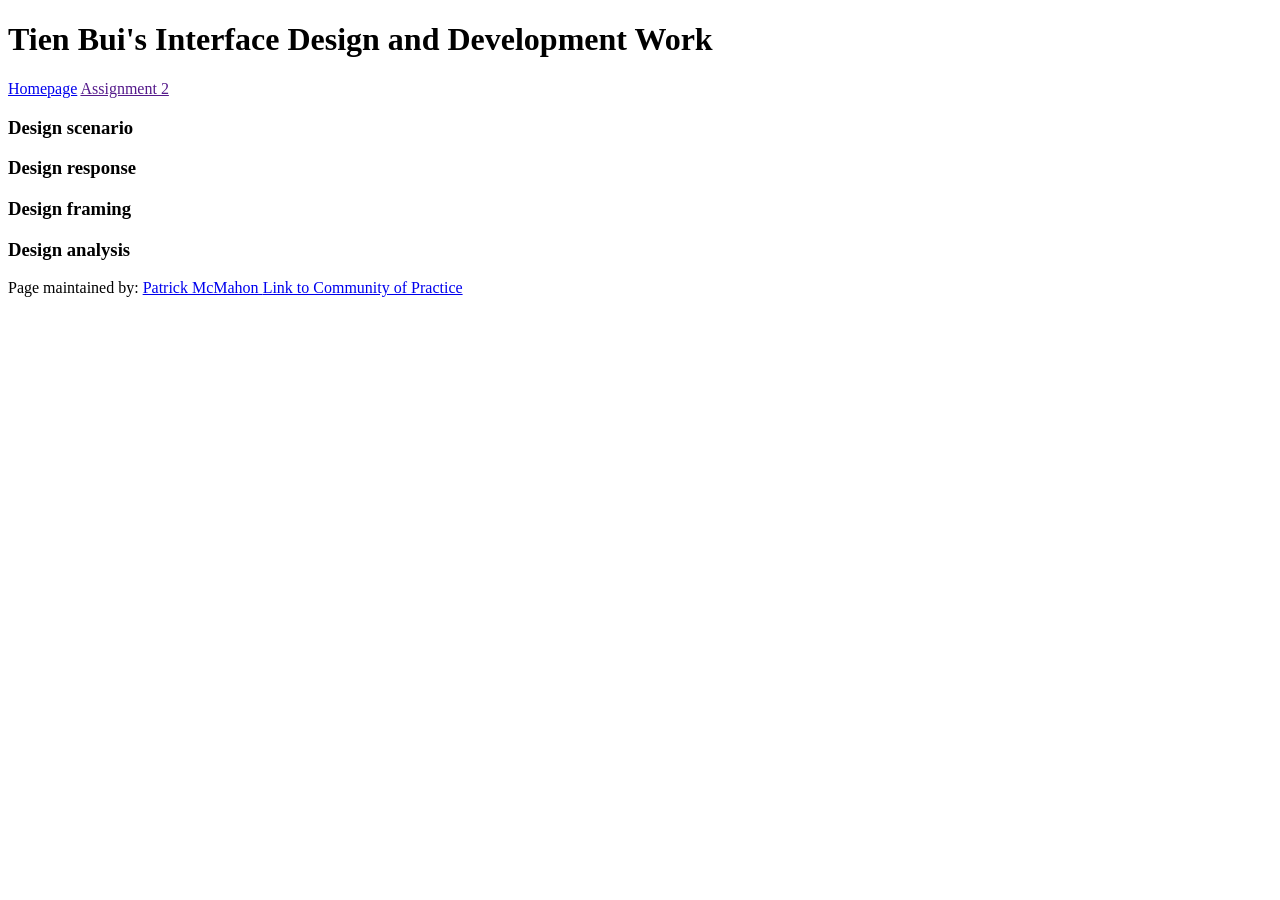
==== assignment 1.html @ e4867786 "title renames" ====
<!doctype html>
<html lang="en">
<head>
    <meta charset="UTF-8">
    <meta name="viewport"
          content="width=device-width, user-scalable=no, initial-scale=1.0, maximum-scale=1.0, minimum-scale=1.0">
    <meta http-equiv="X-UA-Compatible" content="ie=edge">

<!-- !!!!! -->
<!--    change this to refer to your specific page  -->
    <title>Assignment 1!</title>

<!-- !!!!! -->
<!--  change this to your preferred icon  -->
    <!-- favicon was sourced from favicon.io but the original graphics are copyright 2020 Twitter, Inc
    and other contributors -->
    <!-- They are licensed under CC-BY 4.0 as linked below -->
    <!-- https://creativecommons.org/licenses/by/4.0/ -->

    <link rel="icon" type="image/png" href="./assets/icons/favicon.png">

    <link rel="stylesheet" href="reset.css">
    <link rel="stylesheet" href="style.css">
</head>
<body>

    <header>
<!-- !!!!! -->
<!--    change this to your preferred online name  -->
        <h1>Tien Bui's Interface Design and Development Work</h1>
    </header>

    <div class="mainNavContainer">

        <nav>
            <a href="./index.html">Homepage</a>
            <a href="">Assignment 2</a>
        </nav>

        <main>

            <section>
            <h3 class="firstSectionHeading">Design scenario</h3>
            </section>

            <section>
            <h3>Design response</h3>
            </section>

            <section>
            <h3>Design framing</h3>
            </section>

            <section>
            <h3>Design analysis</h3>
            </section>

        </main>

        <!-- this is an empty element which helps with spacing -->
        <aside></aside>

    </div>

    <footer>
        <p>
<!-- !!!!! -->
<!--    change this to your preferred online name and update link to refer to your github page  -->
            Page maintained by:
            <a href="https://github.com/p-mcmahon-rmit/" target="_blank">
            Patrick McMahon
            </a>

            <a href="https://au.miro.com/app/board/u3jVOf54x0A=/?share_link_id=516660537902">
                Link to Community of Practice 
        </p>

    </footer>
</body>
</html>
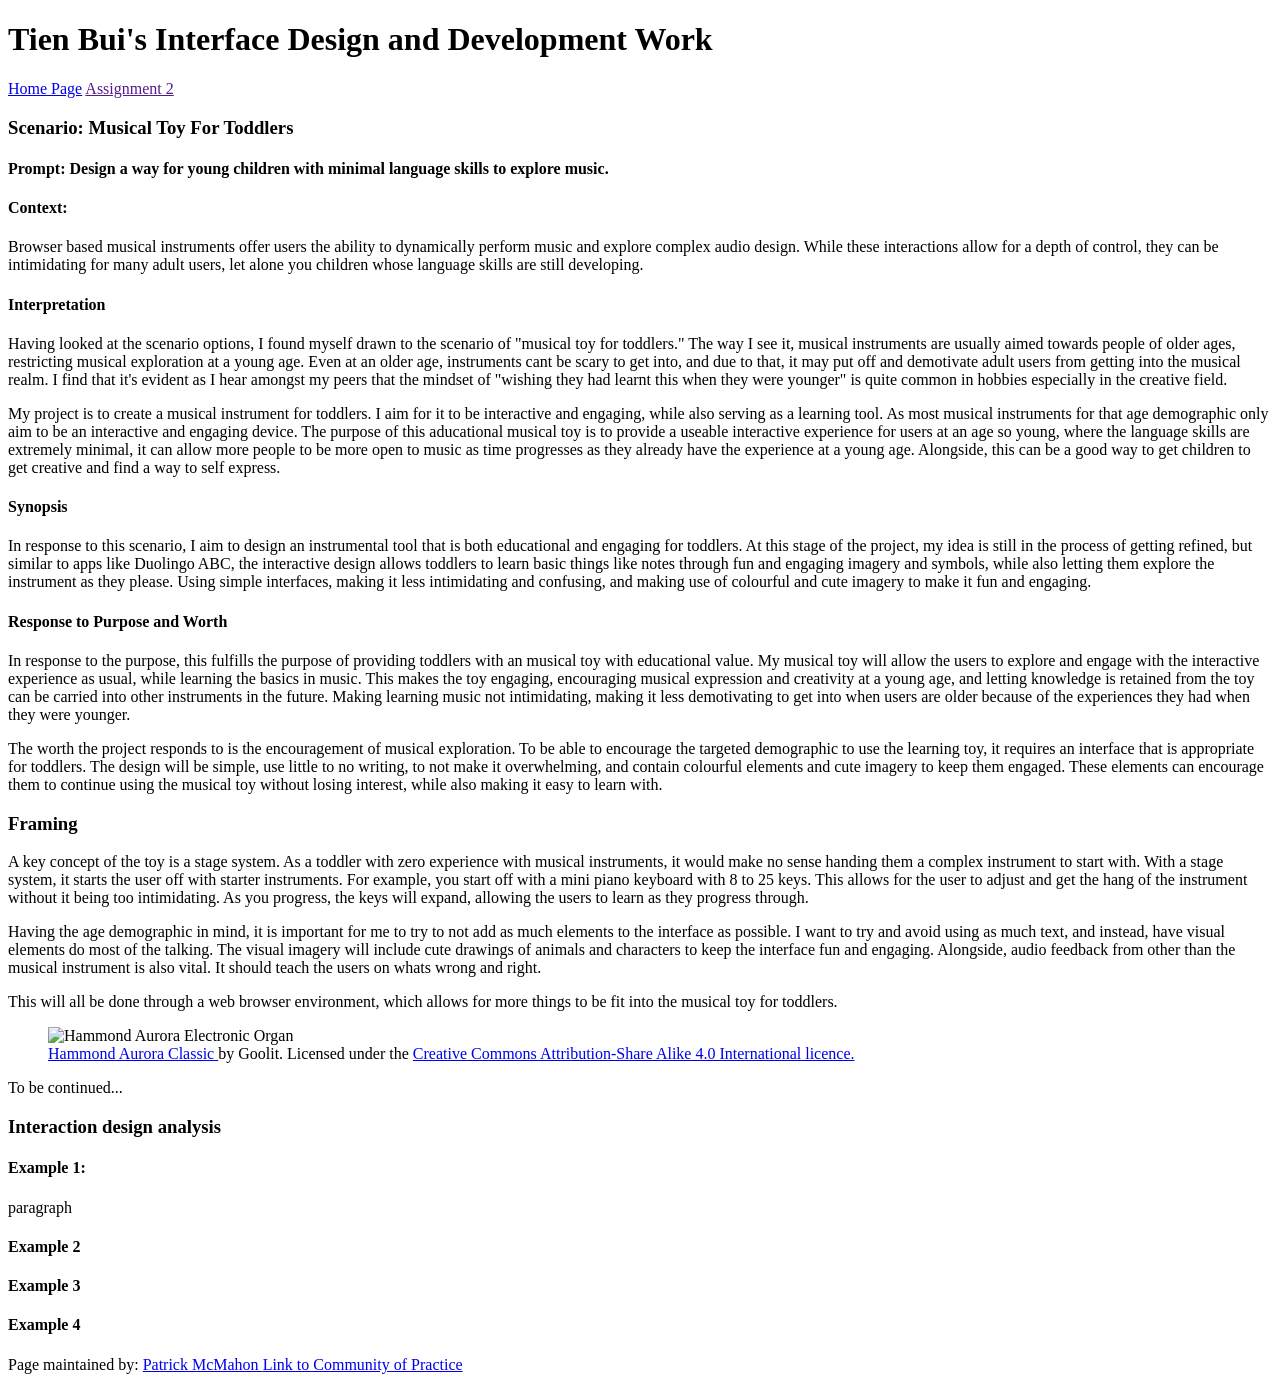
==== commit 54ee636e: "Paragraphs Interpreration ,  framing, etc" ====
--- a/assignment 1.html
+++ b/assignment 1.html
@@ -1,6 +1,7 @@
 <!doctype html>
 <html lang="en">
 <head>
+
     <meta charset="UTF-8">
     <meta name="viewport"
           content="width=device-width, user-scalable=no, initial-scale=1.0, maximum-scale=1.0, minimum-scale=1.0">
@@ -8,6 +9,7 @@
 
 <!-- !!!!! -->
 <!--    change this to refer to your specific page  -->
+
     <title>Assignment 1!</title>
 
 <!-- !!!!! -->
@@ -21,41 +23,157 @@
 
     <link rel="stylesheet" href="reset.css">
     <link rel="stylesheet" href="style.css">
+
 </head>
 <body>
 
     <header>
-<!-- !!!!! -->
-<!--    change this to your preferred online name  -->
         <h1>Tien Bui's Interface Design and Development Work</h1>
     </header>
 
     <div class="mainNavContainer">
 
         <nav>
-            <a href="./index.html">Homepage</a>
+            <a href="./index.html">Home Page</a>
             <a href="">Assignment 2</a>
         </nav>
 
         <main>
 
-            <section>
-            <h3 class="firstSectionHeading">Design scenario</h3>
-            </section>
+        <section id="scenario-section">
 
-            <section>
-            <h3>Design response</h3>
-            </section>
+            <h3 class="firstSectionHeading">Scenario: Musical Toy For Toddlers</h3>
 
-            <section>
-            <h3>Design framing</h3>
-            </section>
+            <h4>Prompt: Design a way for young children with minimal language skills to explore music.</h4>
 
-            <section>
-            <h3>Design analysis</h3>
-            </section>
 
-        </main>
+            <h4>Context:</h4>
+
+            <p>
+                Browser based musical instruments offer users the ability to dynamically perform music and 
+                explore complex audio design. While these interactions allow for a depth of control, they can be 
+                intimidating for many adult users, let alone you children whose language skills are still developing.
+            </p>
+
+            <h4>Interpretation</h4>
+
+            <p>
+                Having looked at the scenario options, I found myself drawn to the scenario of "musical toy for toddlers." 
+                The way I see it, musical instruments are usually aimed towards people of older ages, restricting musical exploration 
+                at a young age. Even at an older age, instruments cant be scary to get into, and due to that, it may put off and demotivate 
+                adult users from getting into the musical realm. I find that it's evident as I hear amongst my peers that the mindset of 
+                "wishing they had learnt this when they were younger" is quite common in hobbies especially in the creative field. 
+            </p>
+
+            <p>
+               My project is to create a musical instrument for toddlers. I aim for it to be interactive and engaging,
+               while also serving as a learning tool. As most musical instruments for that age demographic only aim to be an
+               interactive and engaging device. The purpose of this aducational musical toy is to provide a useable interactive experience for users at 
+               an age so young, where the language skills are extremely minimal, it can allow more people to be more open to music as time progresses 
+               as they already have the experience at a young age. Alongside, this can be a good way to get children to get creative and find a way
+               to self express.
+                
+            </p>
+
+            <p>
+                
+            </p>
+
+        </section>
+
+        <section>
+
+            <h4>Synopsis</h4>
+
+            <p>
+                In response to this scenario, I aim to design an instrumental tool that is both educational and engaging for toddlers.
+                At this stage of the project, my idea is still in the process of getting refined, but similar to apps like Duolingo ABC, the interactive 
+                design allows toddlers to learn basic things like notes through fun and engaging imagery and symbols, while also letting them explore
+                the instrument as they please. Using simple interfaces, making it less intimidating and confusing, and making use of colourful and cute 
+                imagery to make it fun and engaging.
+            </p>
+
+            <h4>Response to Purpose and Worth</h4>
+
+            <p>
+               In response to the purpose, this fulfills the purpose of providing toddlers with an musical toy with educational value.
+               My musical toy will allow the users to explore and engage with the interactive experience as usual, while learning the basics
+               in music. This makes the toy engaging, encouraging musical expression and creativity at a young age,
+               and letting knowledge is retained from the toy can be carried into other instruments in the future. Making learning 
+               music not intimidating, making it less demotivating to get into when users are older because of the experiences they had
+               when they were younger. 
+            </p>
+
+            <p>
+              The worth the project responds to is the encouragement of musical exploration. To be able to encourage the targeted demographic
+              to use the learning toy, it requires an interface that is appropriate for toddlers. The design will be simple, use little to no writing, to not make it
+              overwhelming, and contain colourful elements and cute imagery to keep them engaged. These elements can encourage them to continue
+              using the musical toy without losing interest, while also making it easy to learn with. 
+            </p>
+
+        </section>
+
+        <section>
+
+            <h3>Framing</h3>
+
+            <p>
+                A key concept of the toy is a stage system. As a toddler with zero experience with musical instruments, it would make no sense handing them
+                a complex instrument to start with. With a stage system, it starts the user off with starter instruments. For example, you start off with a mini piano keyboard with
+                8 to 25 keys. This allows for the user to adjust and get the hang of the instrument without it being too intimidating. As you progress, the keys will expand, allowing the users
+                to learn as they progress through. 
+            </p>
+
+            <p>
+                Having the age demographic in mind, it is important for me to try to not add as much elements to the interface as possible. I want to try and avoid using as much text,
+                and instead, have visual elements do most of the talking. The visual imagery will include cute drawings of animals and characters to keep the interface fun and engaging.
+                Alongside, audio feedback from other than the musical instrument is also vital. It should teach the users on whats wrong and right. 
+            </p>
+
+            <p>
+                This will all be done through a web browser environment, which allows for more things to be fit into the musical toy for toddlers. 
+            </p>
+            
+            <figure>
+                <img src="https://upload.wikimedia.org/wikipedia/commons/9/9a/Hammond_Aurora_Classic.jpg" alt="Hammond Aurora Electronic Organ">
+                <figcaption>
+                    <a href="https://commons.wikimedia.org/wiki/File:Hammond_Aurora_Classic.jpg">
+                        Hammond Aurora Classic
+                    </a>
+                    by Goolit. Licensed under the
+                    <a href="https://creativecommons.org/licenses/by-sa/4.0/deed.en">
+                        Creative Commons Attribution-Share Alike 4.0 International licence.
+                    </a>
+                </figcaption>
+            </figure>
+            <p>
+                To be continued...
+            </p>
+
+        </section>
+
+        <section>
+            <h3>Interaction design analysis</h3>
+
+            <h4>
+                Example 1:
+                <a href="https: target="_blank"></a>
+            </h4>
+
+            <p>
+                paragraph
+            </p>
+
+            <h4>Example 2</h4>
+            <h4>Example 3</h4>
+            <h4>Example 4</h4>
+
+        </section>
+
+    </main>
+
+    <!-- this is an empty element which helps with spacing -->
+    <aside></aside>
 
         <!-- this is an empty element which helps with spacing -->
         <aside></aside>
@@ -71,7 +189,7 @@
             Patrick McMahon
             </a>
 
-            <a href="https://au.miro.com/app/board/u3jVOf54x0A=/?share_link_id=516660537902">
+            <a href="https://au.miro.com/app/board/u3jVOf54x0A=/?share_link_id=540938312610">
                 Link to Community of Practice 
         </p>
 
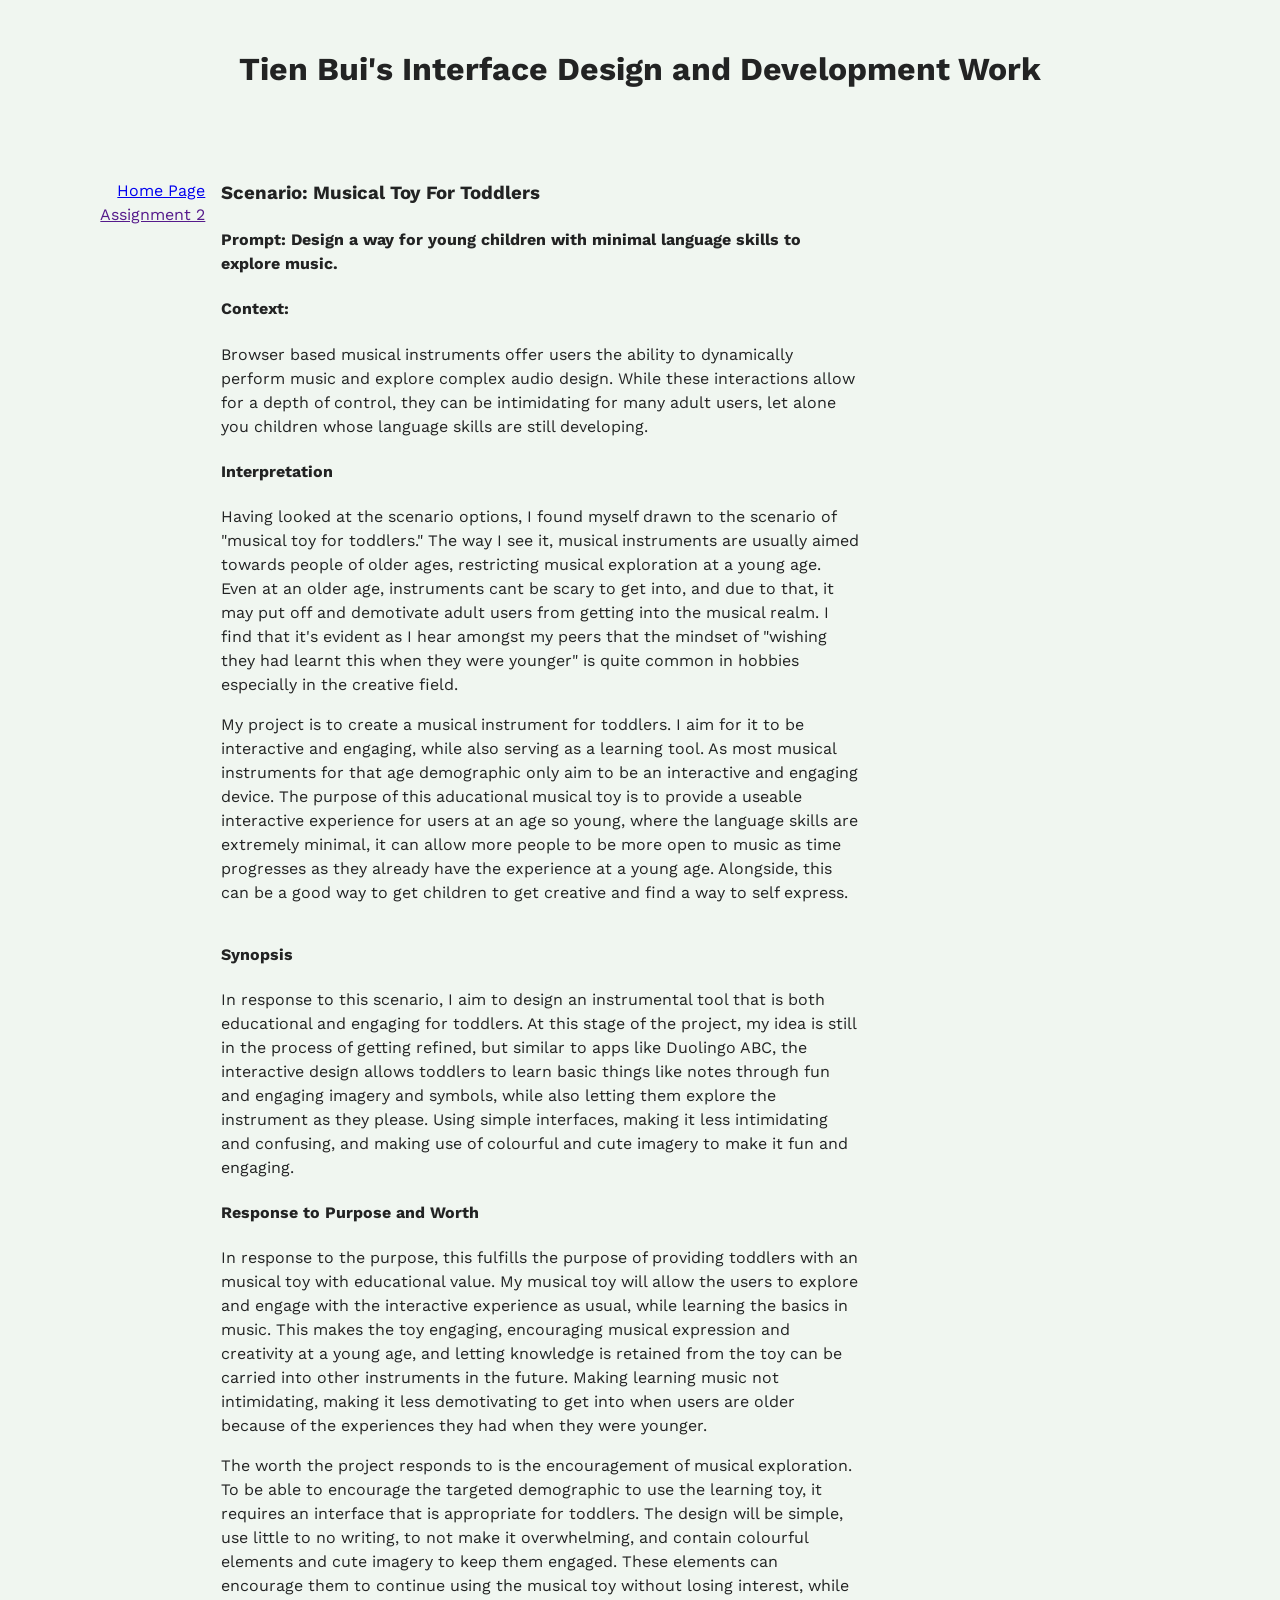
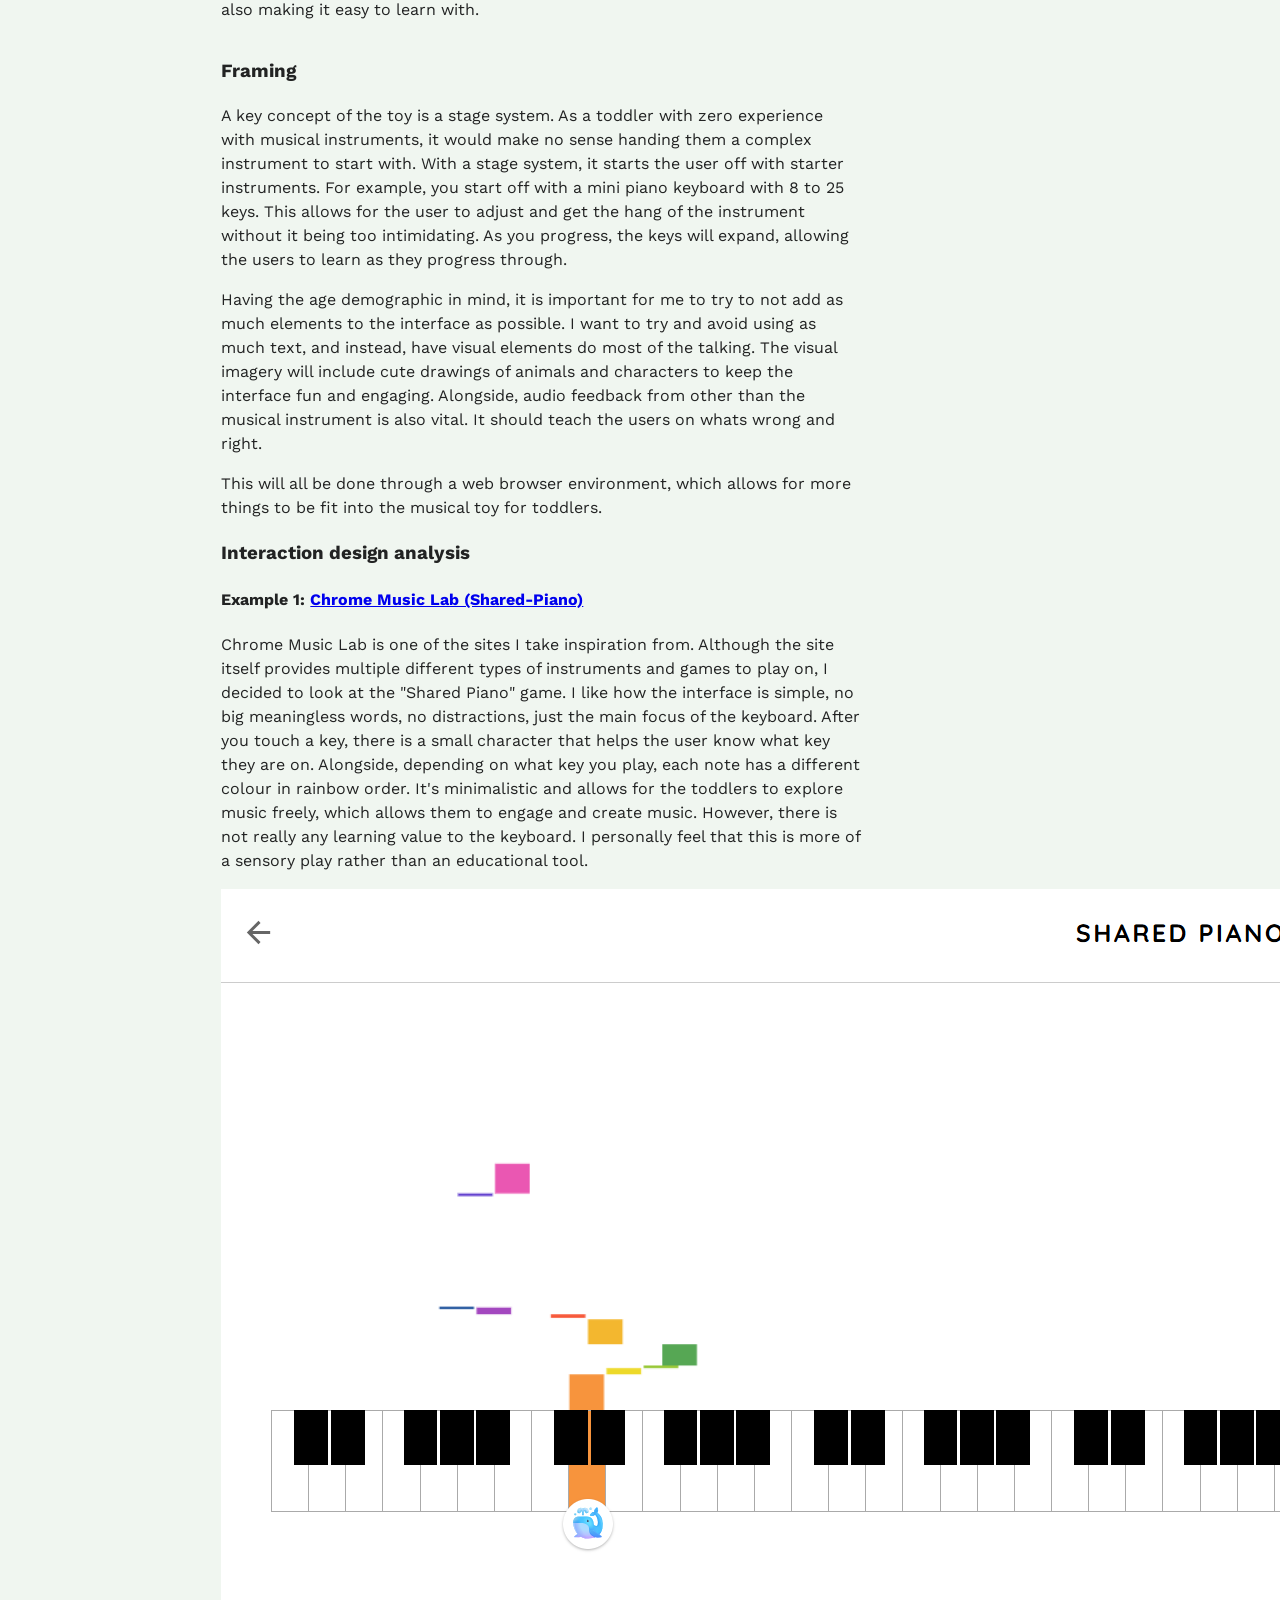
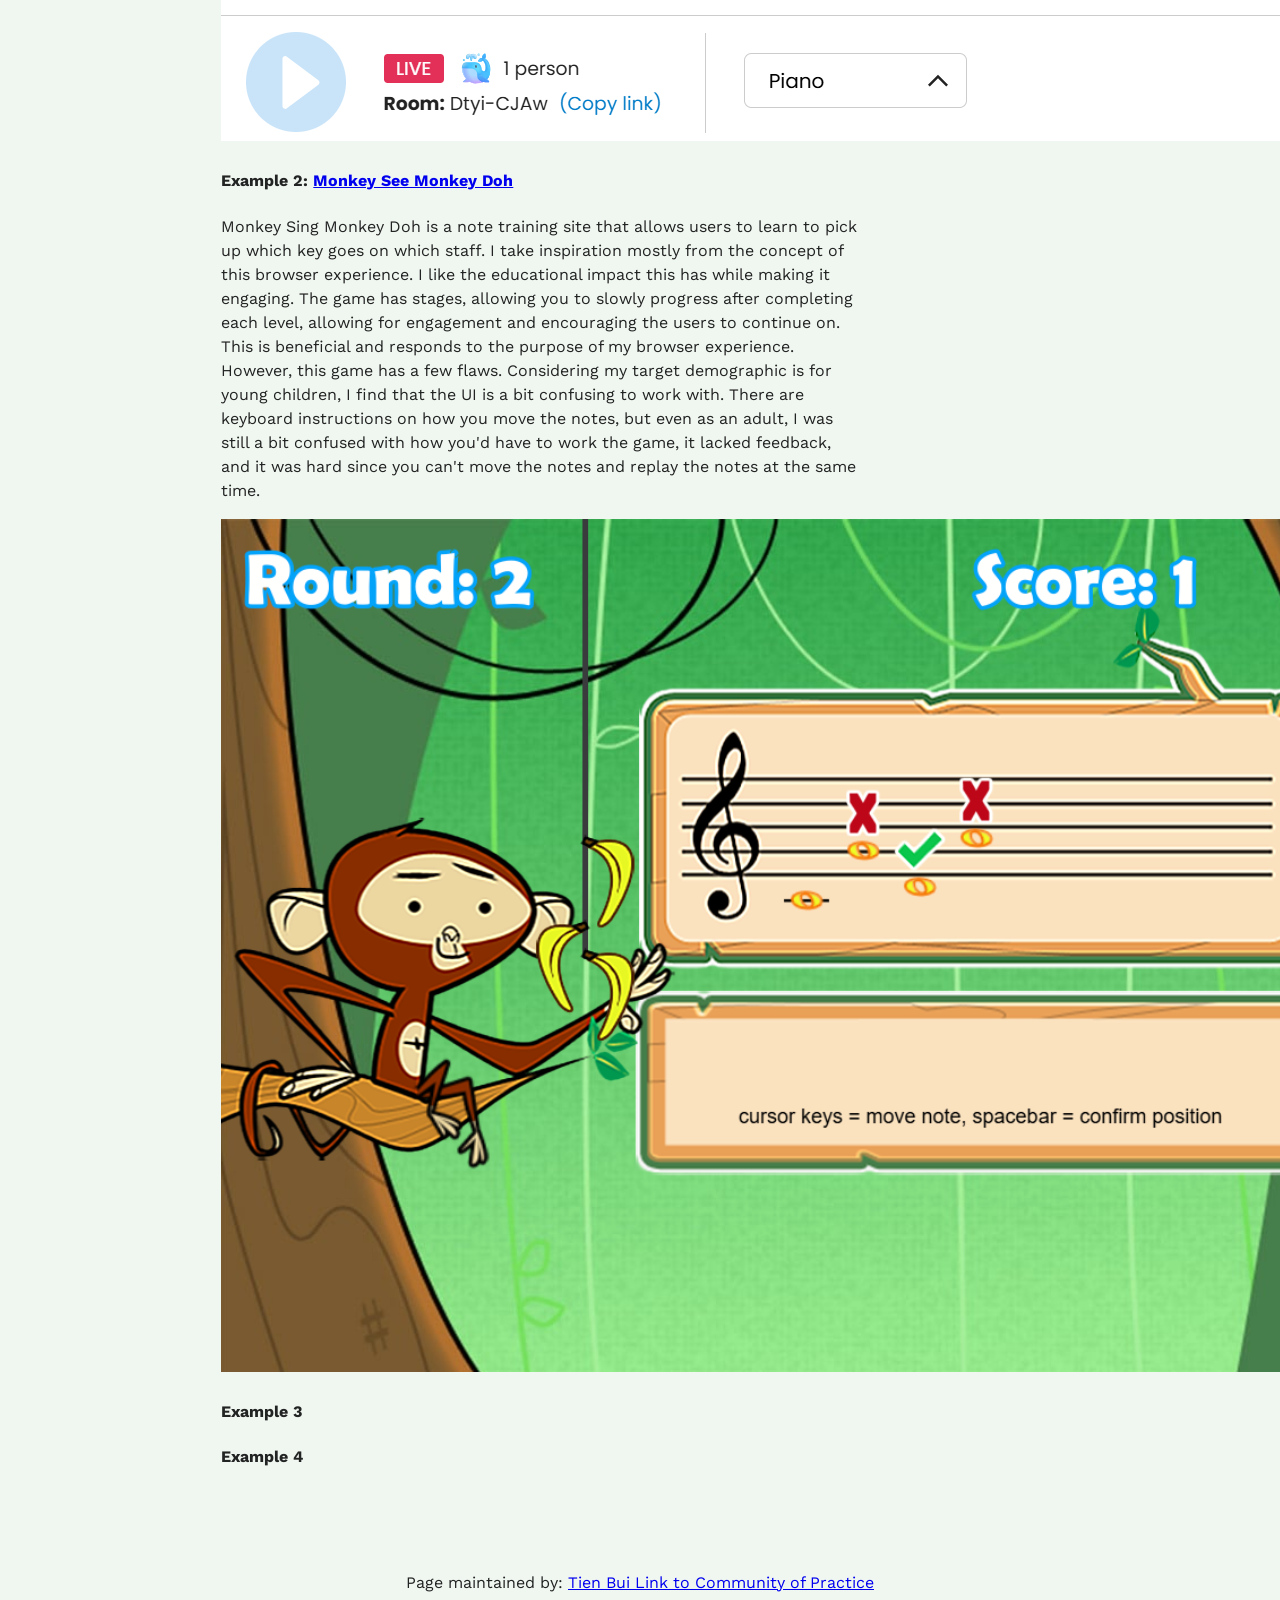
==== commit f3bc601f: "Analysis Analysis" ====
--- a/assignment 1.html
+++ b/assignment 1.html
@@ -75,10 +75,6 @@
                 
             </p>
 
-            <p>
-                
-            </p>
-
         </section>
 
         <section>
@@ -133,38 +129,40 @@
             <p>
                 This will all be done through a web browser environment, which allows for more things to be fit into the musical toy for toddlers. 
             </p>
-            
-            <figure>
-                <img src="https://upload.wikimedia.org/wikipedia/commons/9/9a/Hammond_Aurora_Classic.jpg" alt="Hammond Aurora Electronic Organ">
-                <figcaption>
-                    <a href="https://commons.wikimedia.org/wiki/File:Hammond_Aurora_Classic.jpg">
-                        Hammond Aurora Classic
-                    </a>
-                    by Goolit. Licensed under the
-                    <a href="https://creativecommons.org/licenses/by-sa/4.0/deed.en">
-                        Creative Commons Attribution-Share Alike 4.0 International licence.
-                    </a>
-                </figcaption>
-            </figure>
-            <p>
-                To be continued...
-            </p>
 
-        </section>
-
-        <section>
             <h3>Interaction design analysis</h3>
 
             <h4>
                 Example 1:
-                <a href="https: target="_blank"></a>
+                <a href="https://musiclab.chromeexperiments.com/Shared-Piano/#Dtyi-CJAw" target="_blank">Chrome Music Lab (Shared-Piano)</a>
             </h4>
 
             <p>
-                paragraph
+                Chrome Music Lab is one of the sites I take inspiration from. Although the site itself provides multiple different types of instruments and games to play on,
+                I decided to look at the "Shared Piano" game. I like how the interface is simple, no big meaningless words, no distractions, 
+                just the main focus of the keyboard. After you touch a key, there is a small character that helps the user know what key they are on.
+                Alongside, depending on what key you play, each note has a different colour in rainbow order. It's minimalistic and allows for the toddlers to
+                explore music freely, which allows them to engage and create music. However, there is not really any learning value to the keyboard.
+                I personally feel that this is more of a sensory play rather than an educational tool. 
             </p>
 
-            <h4>Example 2</h4>
+                <img src="SharedPiano.png" alt="screen shot of the Chrome Music Lab UI">
+
+            <h4>Example 2:
+                 <a href="https://musicteachers.co.uk/games/monkey-doh/index.html" target="_blank">Monkey See Monkey Doh</a>
+            </h4>
+            
+            <p>
+                Monkey Sing Monkey Doh is a note training site that allows users to learn to pick up which key goes on which staff.
+                I take inspiration mostly from the concept of this browser experience. I like the educational impact this has while making it engaging. 
+                The game has stages, allowing you to slowly progress after completing each level, allowing for engagement and encouraging the users
+                to continue on. This is beneficial and responds to the purpose of my browser experience. However, this game has a few flaws. 
+                Considering my target demographic is for young children, I find that the UI is a bit confusing to work with. There are keyboard instructions on how you move the notes, but even as an adult, I was still a bit
+                confused with how you'd have to work the game, it lacked feedback, and it was hard since you can't move the notes and replay the notes at the same time.
+            </p>
+
+                  <img src="Monkey.png" alt="screen shot of the Monkey See Monkey Doh UI">
+
             <h4>Example 3</h4>
             <h4>Example 4</h4>
 
@@ -174,19 +172,20 @@
 
     <!-- this is an empty element which helps with spacing -->
     <aside></aside>
-
         <!-- this is an empty element which helps with spacing -->
         <aside></aside>
 
     </div>
 
     <footer>
+
         <p>
+
 <!-- !!!!! -->
-<!--    change this to your preferred online name and update link to refer to your github page  -->
+
             Page maintained by:
-            <a href="https://github.com/p-mcmahon-rmit/" target="_blank">
-            Patrick McMahon
+            <a href="https://github.com/tiyenn" target="_blank">
+            Tien Bui
             </a>
 
             <a href="https://au.miro.com/app/board/u3jVOf54x0A=/?share_link_id=540938312610">
@@ -195,4 +194,5 @@
 
     </footer>
 </body>
+
 </html>
--- a/style.css
+++ b/style.css
@@ -0,0 +1,140 @@
+/*!!!!!*/
+/*add in your own font imports here*/
+/*remember to update them in the rest of the CSS : eg the body selector*/
+@import url('https://fonts.googleapis.com/css2?family=Work+Sans:ital,wght@0,100..900;1,100..900&display=swap');
+
+/*!!!!!*/
+/*change out, and/or add colours to the colour scheme*/
+:root{
+    /* basic 2-bit palette from 1bit Monitor Glow Palette by Polyducks */
+    /* https://lospec.com/palette-list/1bit-monitor-glow */
+    --colour-1: #222323;
+    --colour-2: #f0f6f0;
+}
+
+/* this swaps the colour order to account for user's OS dark mode */
+/*!!!!!*/
+/*remember to update the colours here too to reflect the above changes*/
+@media (prefers-color-scheme: dark) {
+    :root{
+        --colour-1: #f0f6f0;
+        --colour-2: #222323;
+    }
+}
+
+
+body {
+    background-color: var(--colour-2);
+    color: var(--colour-1);
+    font-family: 'Work Sans', sans-serif;
+    line-height: 1.5;
+    padding: 1rem;
+    display: flex;
+    flex-direction: column;
+    gap: 1rem;
+}
+
+header {
+    display: flex;
+    justify-content: center;
+    margin-block-end: 3rem;
+}
+
+.mainNavContainer {
+    flex: 1;
+    display: flex;
+    justify-content: center;
+    gap: 1rem;
+}
+
+nav {
+    display: flex;
+    flex-direction: column;
+    min-width: fit-content;
+    flex: 1;
+    align-items: flex-end;
+}
+
+main {
+    display: flex;
+    flex-direction: column;
+    align-items: center;
+}
+
+section {
+    max-width: 80rch;
+}
+
+.firstSectionHeading {
+    margin-top: 0;
+}
+
+aside {
+    visibility: hidden;
+    flex: 1;
+}
+
+footer {
+    display: flex;
+    justify-content: center;
+    margin-block-start: 3rem;
+}
+
+/*technique from Kevin Powell*/
+/*https://youtu.be/CU8Plk-53RU?si=zMpP0Pfbg1SaXeDB&t=255*/
+/*longer post about how this works and the * + * selector*/
+/*https://alistapart.com/article/axiomatic-css-and-lobotomized-owls/*/
+.prose > * + * {
+    margin-block-start: var(--prose-flow, 1em);
+}
+
+/* breakpoints from Material Design Spec https://m3.material.io/foundations/layout/breakpoints/overview */
+/* while sometimes mobile first is recommended, as we will be focused on desktop, we will start there */
+
+/* assumed base sizing is large (1200–1599px) : desktop  */
+
+/* extra-large breakpoint : desktop, ultrawide monitors */
+@media (width > 1600px) {
+
+}
+
+/* expanded breakpoint : phone or tablet in landscape, desktop */
+@media (width < 1200px) {
+    header {
+        margin-block-end: 2rem;
+    }
+    footer {
+        margin-block-start: 2rem;
+    }
+}
+/* medium breakpoint : tablet in portrait */
+@media (width < 840px) {
+    header {
+        margin-block-end: 1rem;
+    }
+    .mainNavContainer {
+        flex-direction: column;
+        justify-content: flex-start;
+        align-items: center;
+    }
+    nav {
+        flex: 0;
+        width: 100%;
+        max-width: 80rch;
+        justify-content: space-between;
+        flex-direction: row;
+    }
+    main {
+        flex: 1;
+    }
+    aside {
+        flex: 0;
+    }
+    footer {
+        margin-block-start: 1rem;
+    }
+}
+/* compact breakpoint : phone in portrait */
+@media (width < 600px) {
+
+}
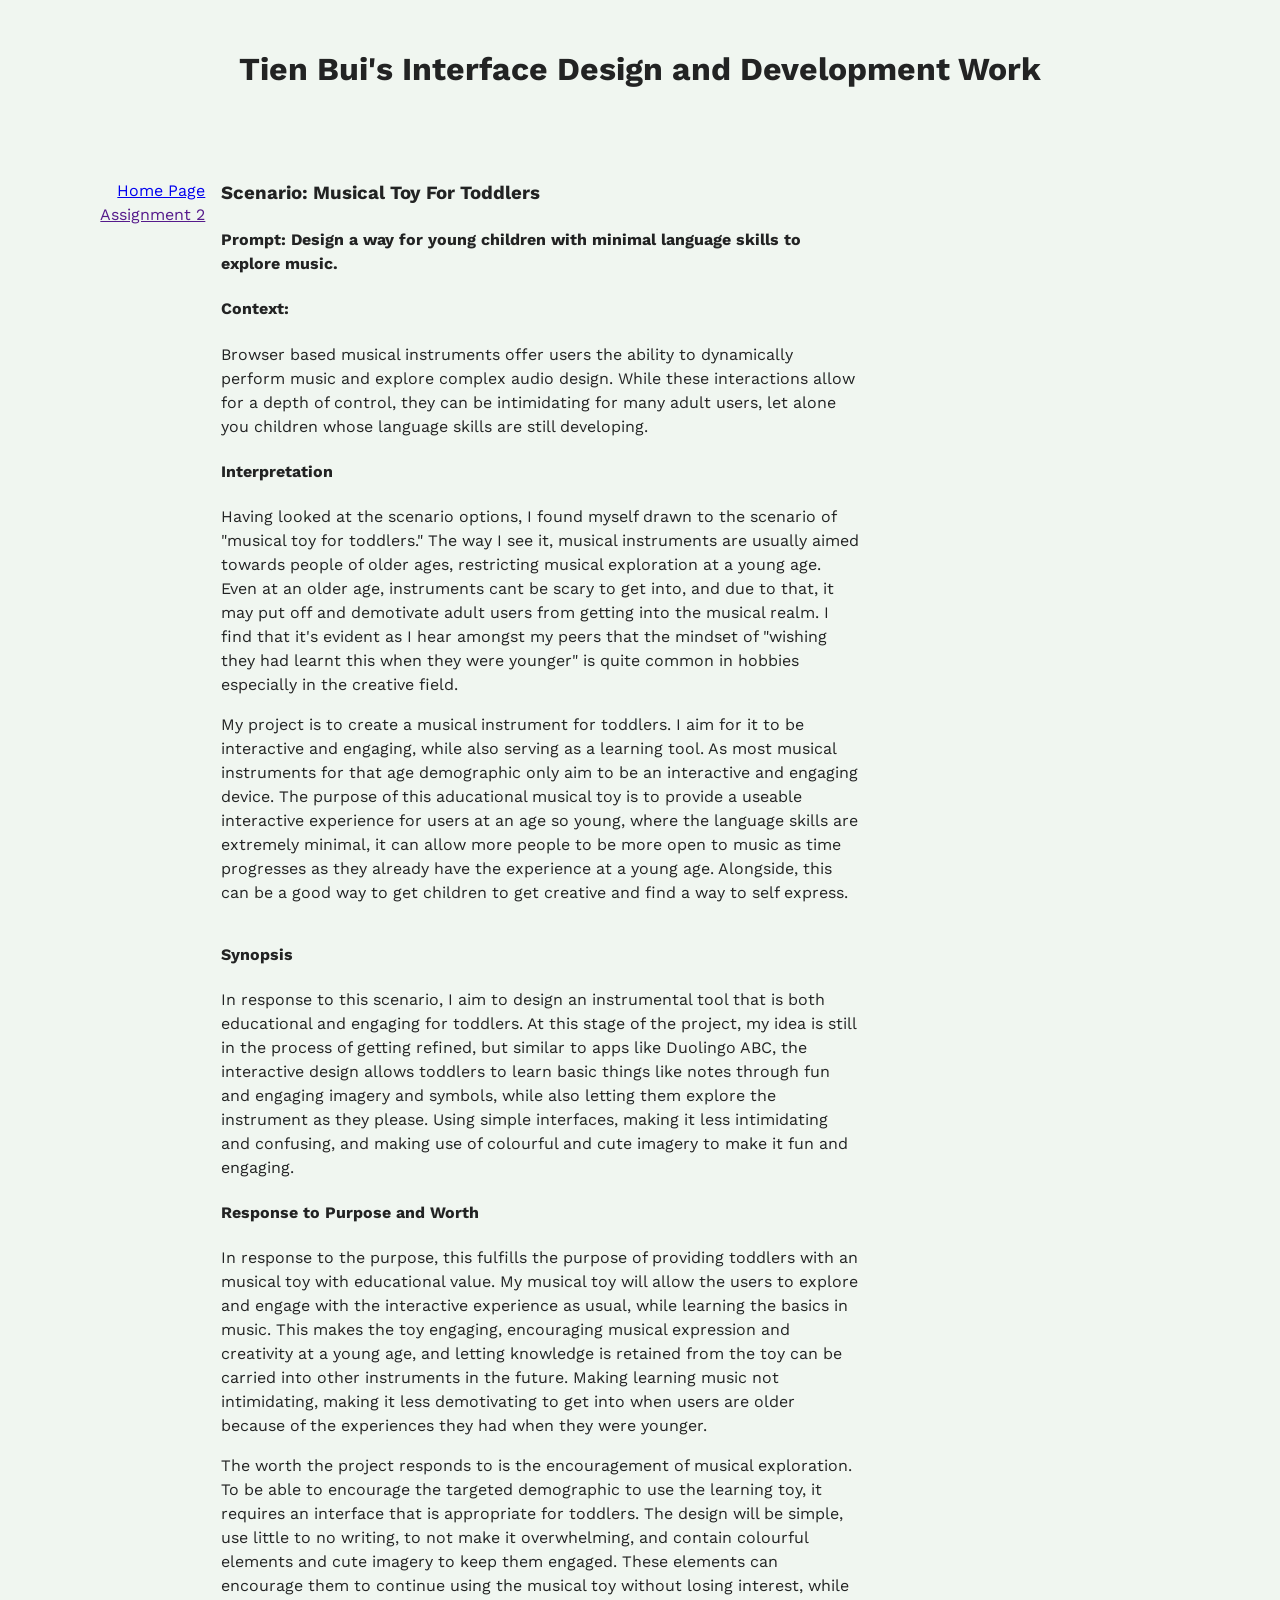
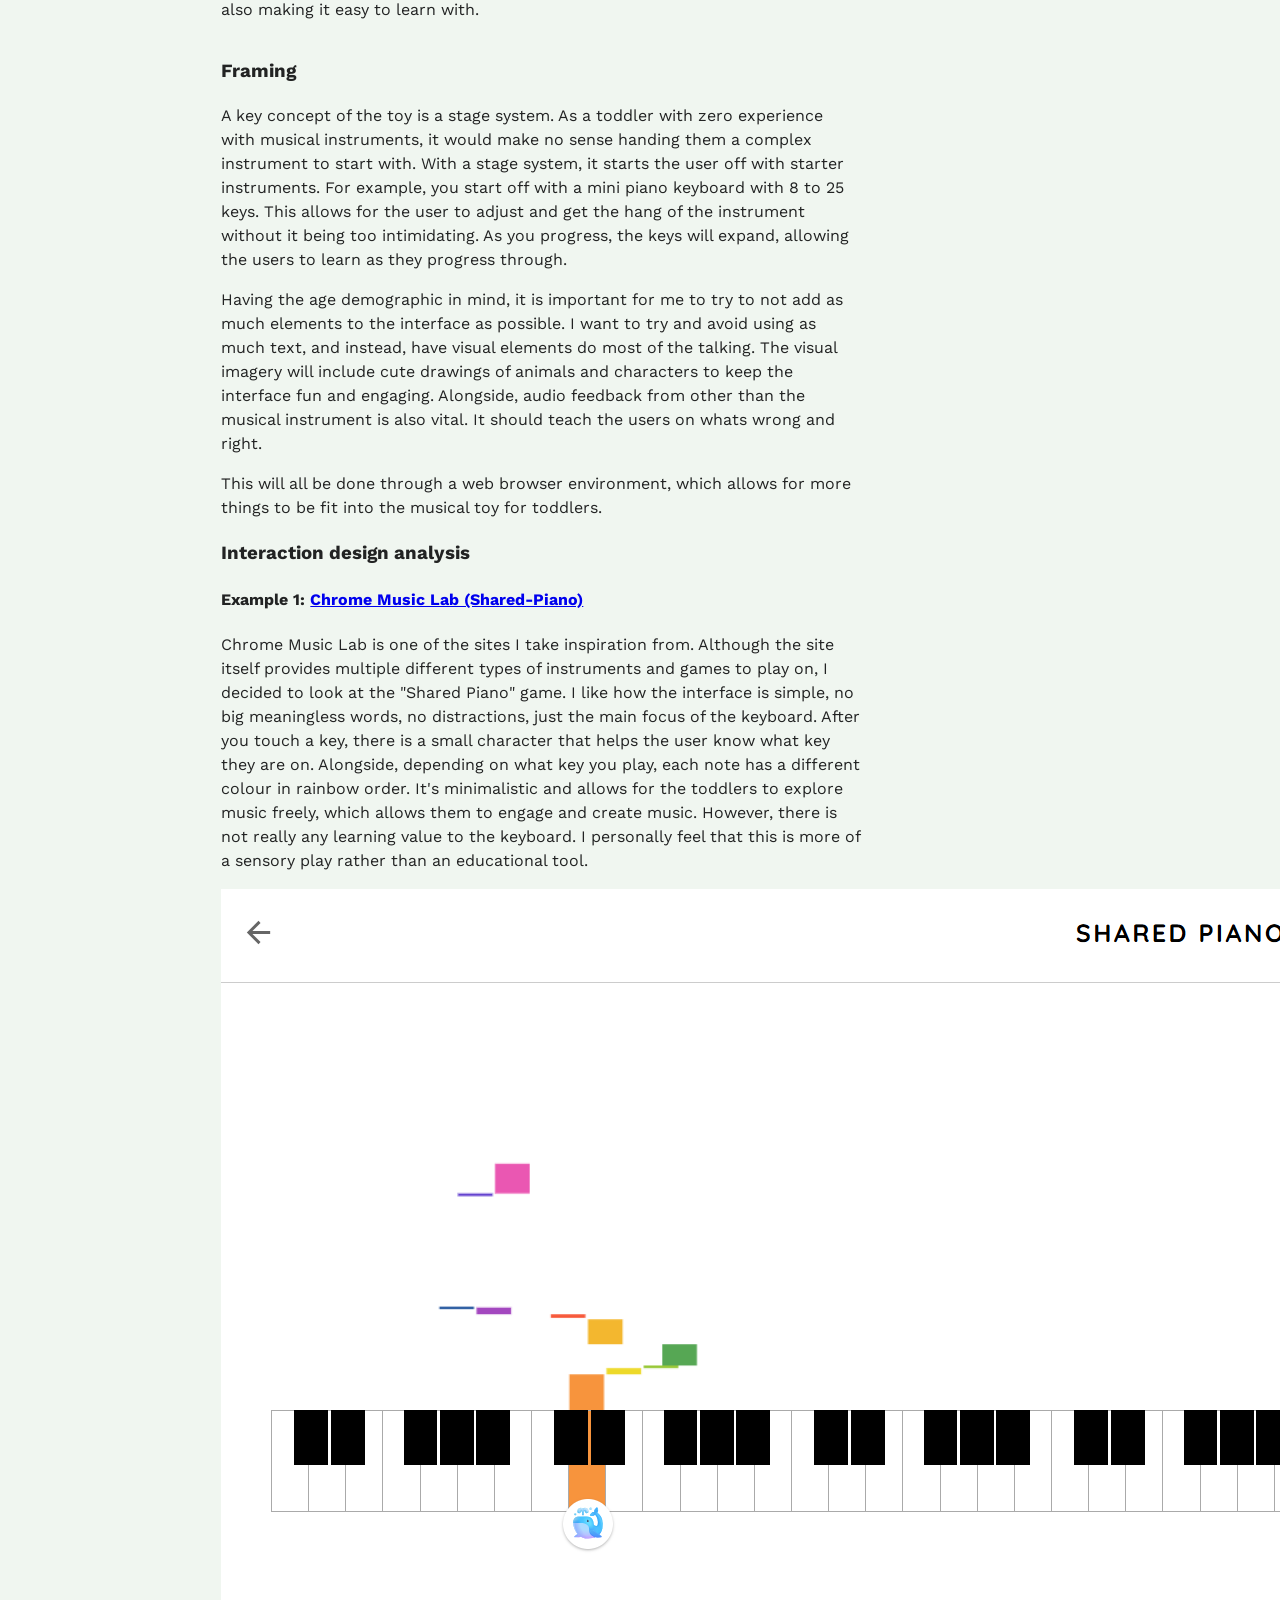
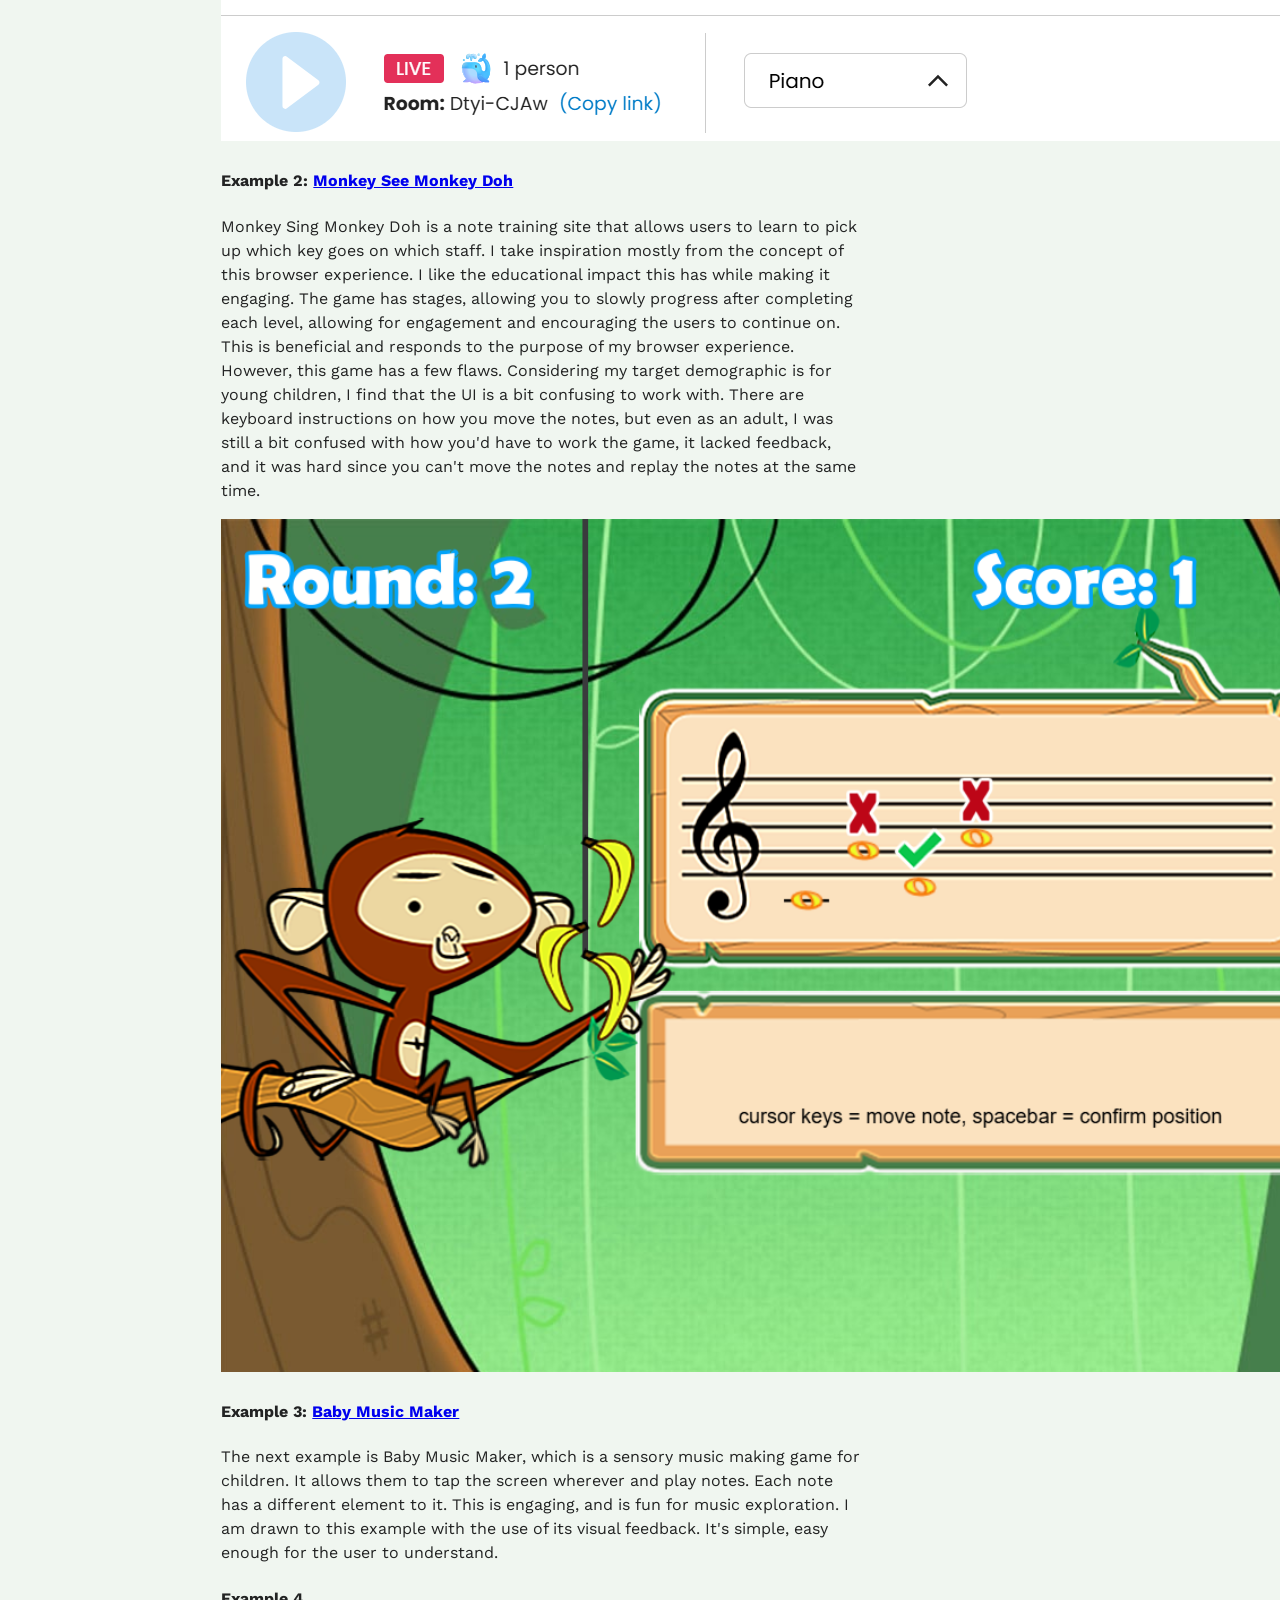
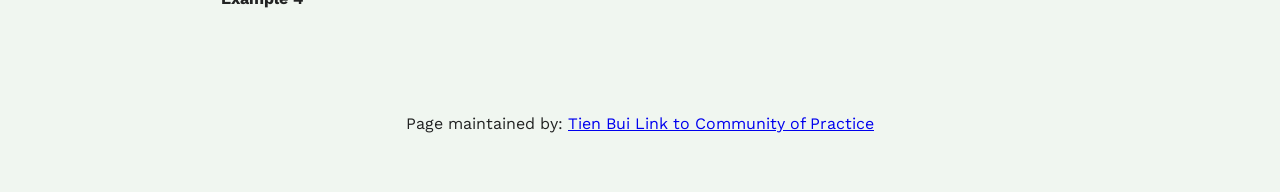
==== commit f78ea151: "example baby" ====
--- a/assignment 1.html
+++ b/assignment 1.html
@@ -163,7 +163,15 @@
 
                   <img src="Monkey.png" alt="screen shot of the Monkey See Monkey Doh UI">
 
-            <h4>Example 3</h4>
+            <h4>Example 3: 
+                <a href="https://mybabywonder.com/tools/music-maker/?srsltid=AfmBOoqEgF3U2BZDNuzf6JF7TxOH8-yvmFD1jndAxFs6adSxW-awHh7f" target="_blank">Baby Music Maker</a>
+            </h4>
+
+            <p>
+                The next example is Baby Music Maker, which is a sensory music making game for children. It allows them to tap the screen wherever and play notes. Each note has a different element
+                to it. This is engaging, and is fun for music exploration. I am drawn to this example with the use of its visual feedback. It's simple, easy enough for the user to understand. 
+            </p>
+
             <h4>Example 4</h4>
 
         </section>
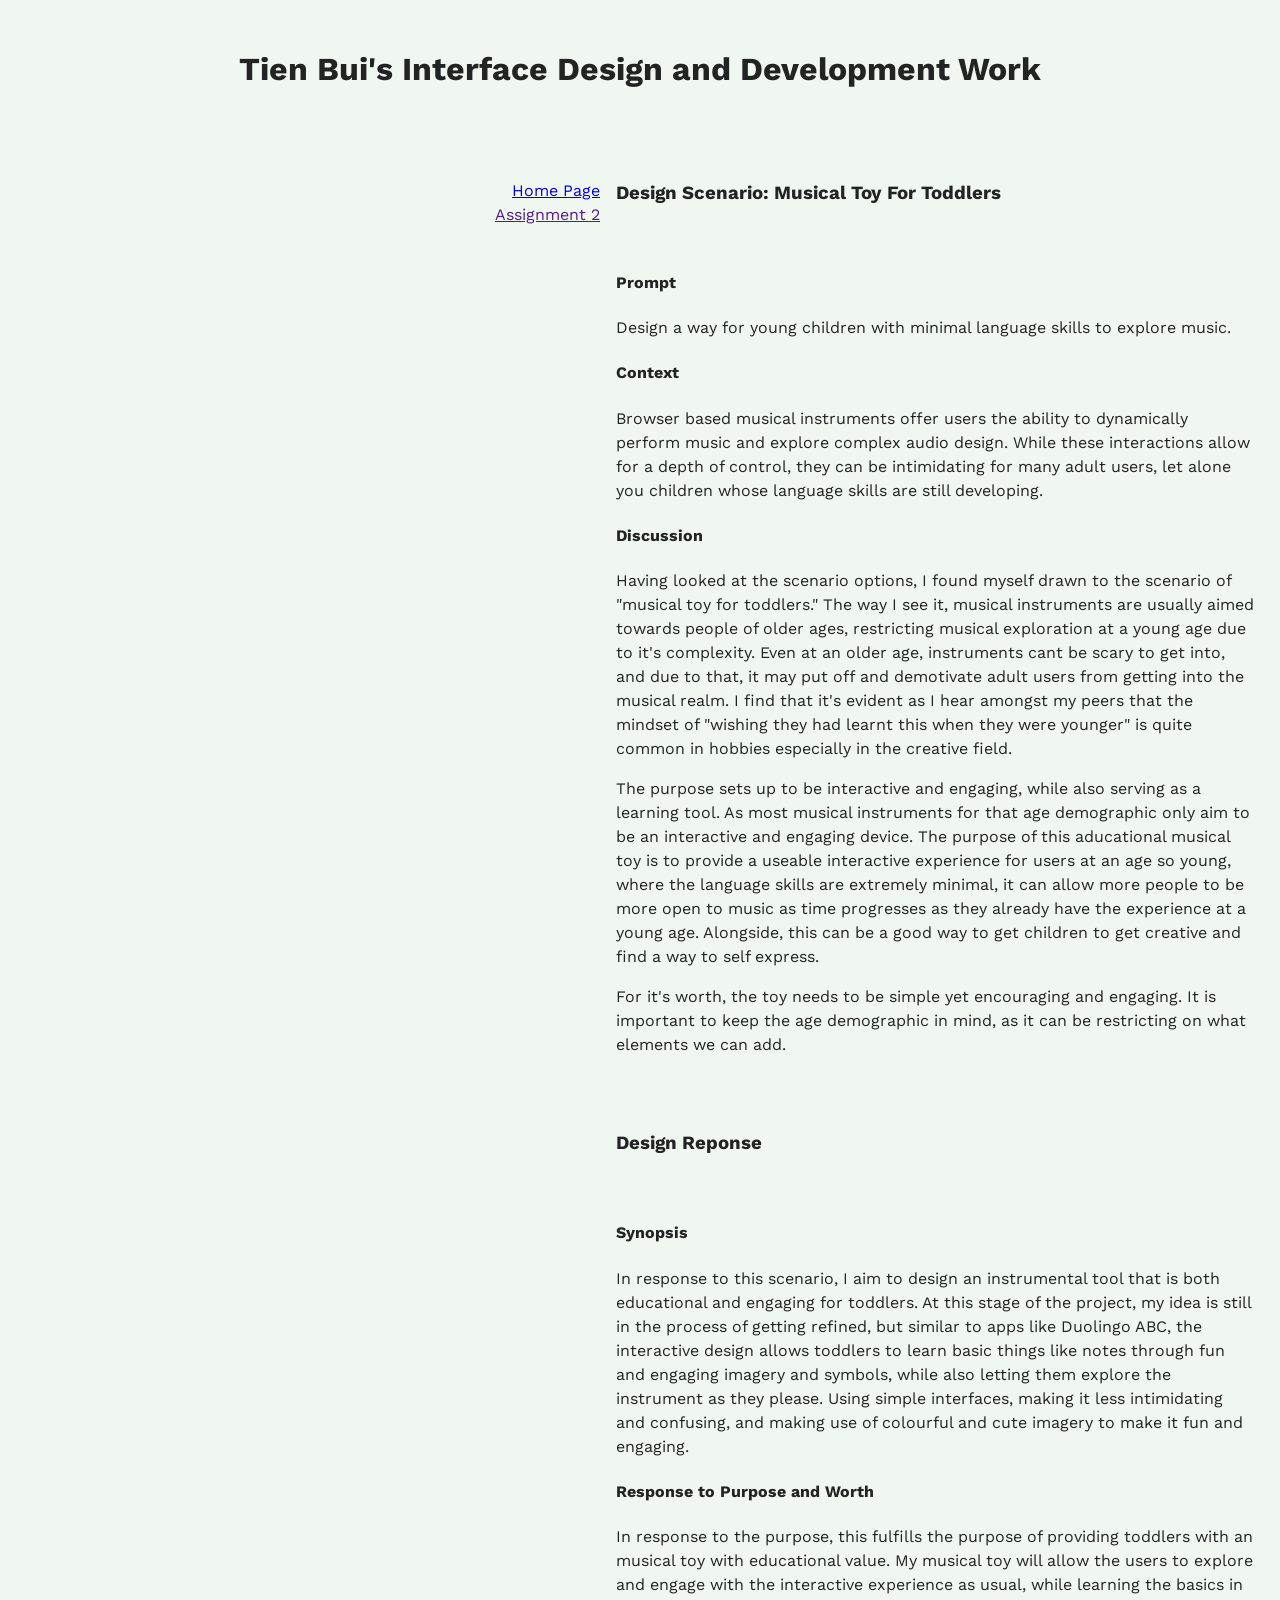
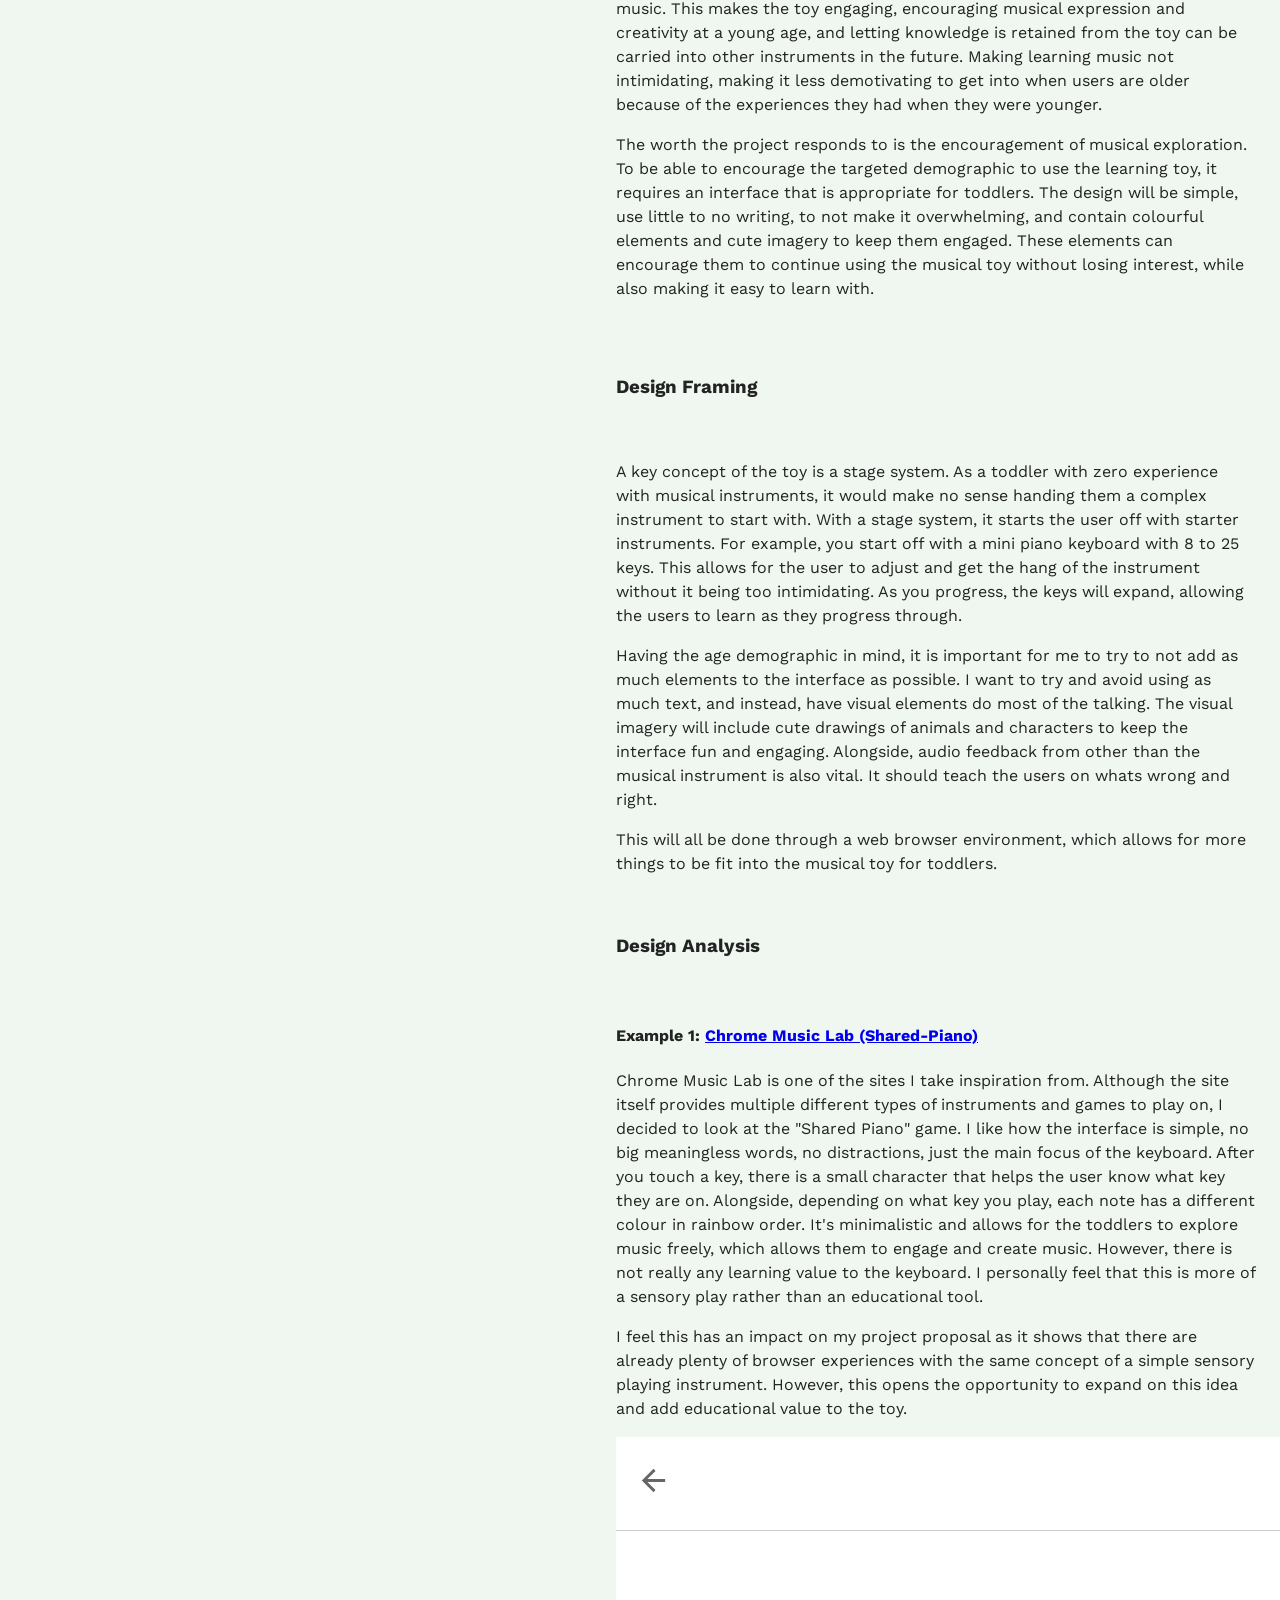
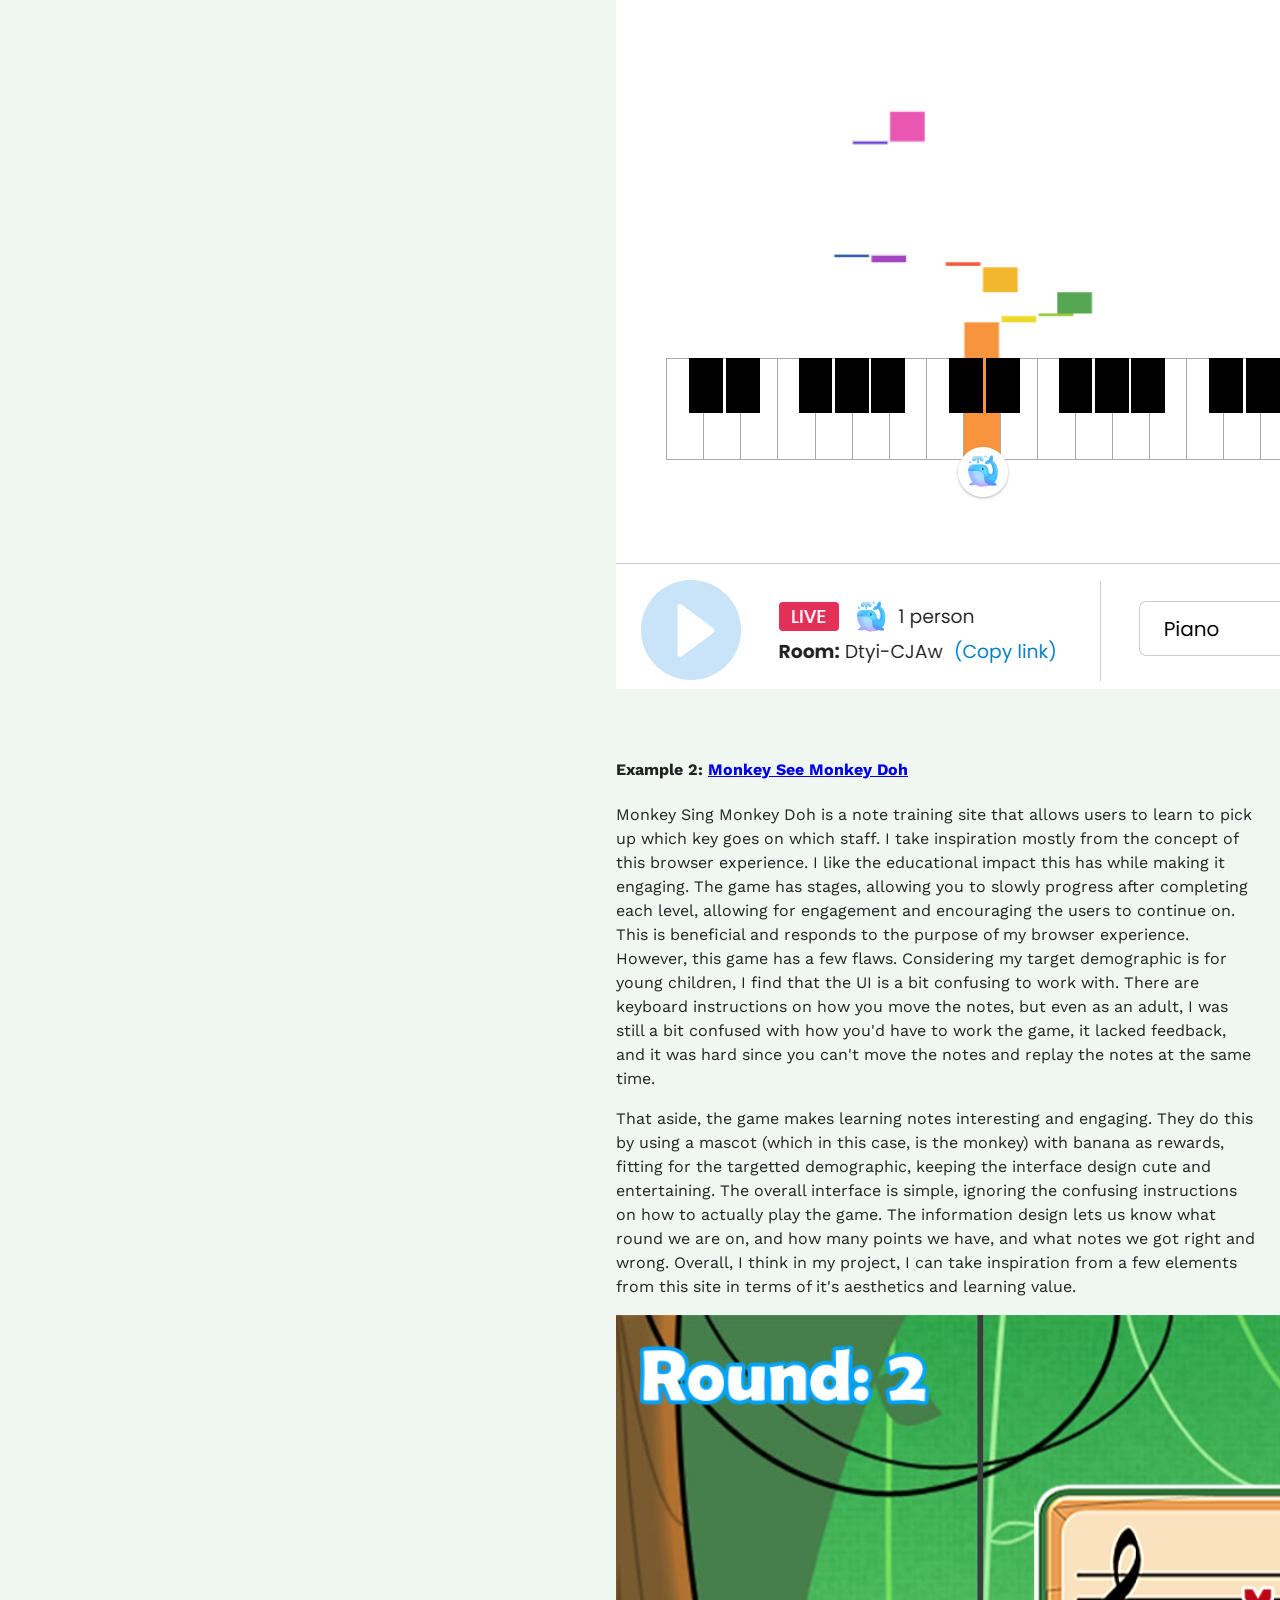
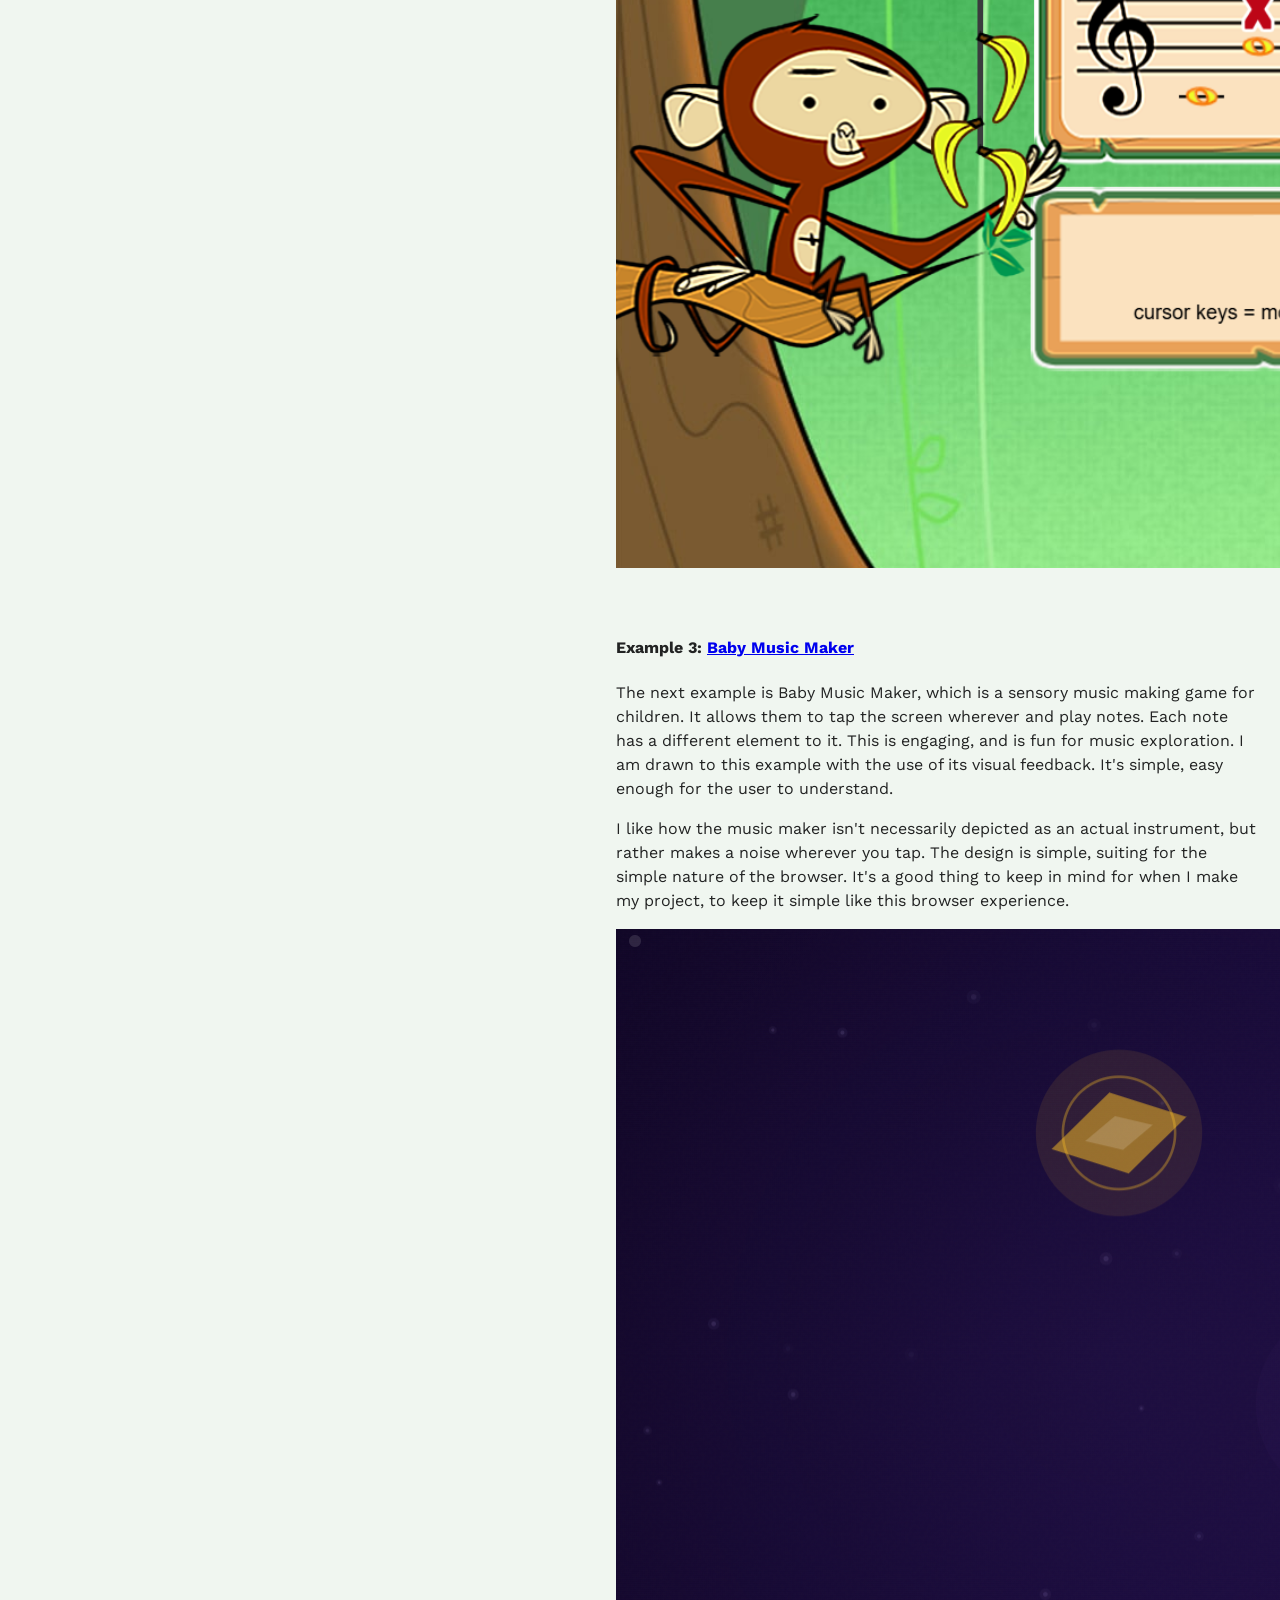
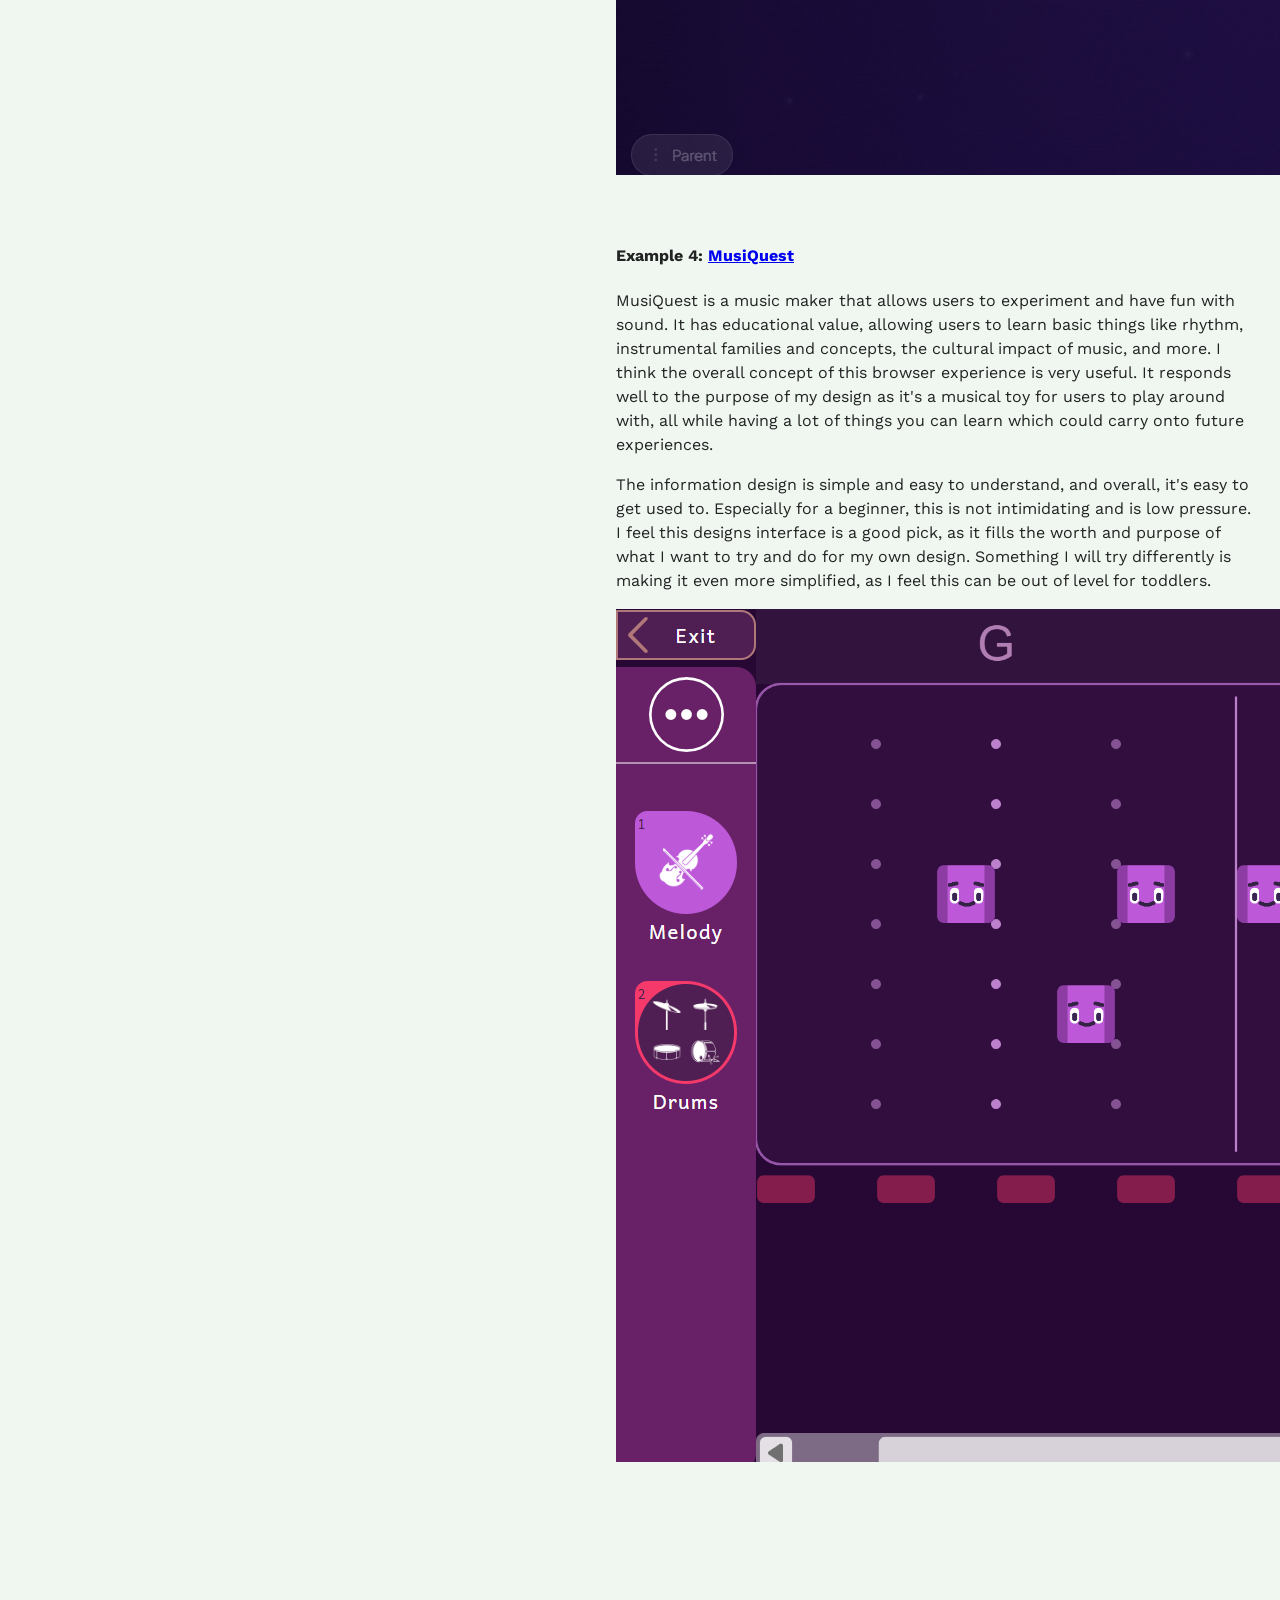
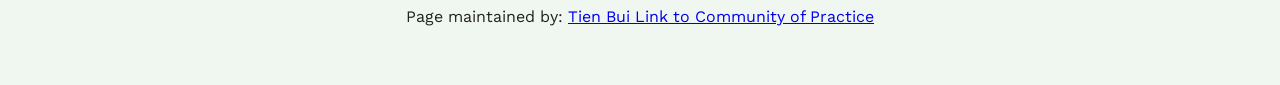
==== commit 6a07359b: "New paragraph paragraph" ====
--- a/assignment 1.html
+++ b/assignment 1.html
@@ -20,7 +20,6 @@
     <!-- https://creativecommons.org/licenses/by/4.0/ -->
 
     <link rel="icon" type="image/png" href="./assets/icons/favicon.png">
-
     <link rel="stylesheet" href="reset.css">
     <link rel="stylesheet" href="style.css">
 
@@ -42,12 +41,20 @@
 
         <section id="scenario-section">
 
-            <h3 class="firstSectionHeading">Scenario: Musical Toy For Toddlers</h3>
-
-            <h4>Prompt: Design a way for young children with minimal language skills to explore music.</h4>
-
-
-            <h4>Context:</h4>
+            <h3 class="firstSectionHeading">Design Scenario: Musical Toy For Toddlers</h3>
+
+            <aside>
+            <p> hello</p>
+         </aside>
+
+            <h4>Prompt</h4>
+
+            <p>
+                Design a way for young children with minimal language skills to explore music.
+            </p>
+
+
+            <h4>Context</h4>
 
             <p>
                 Browser based musical instruments offer users the ability to dynamically perform music and 
@@ -55,29 +62,43 @@
                 intimidating for many adult users, let alone you children whose language skills are still developing.
             </p>
 
-            <h4>Interpretation</h4>
+            <h4>Discussion</h4>
 
             <p>
                 Having looked at the scenario options, I found myself drawn to the scenario of "musical toy for toddlers." 
                 The way I see it, musical instruments are usually aimed towards people of older ages, restricting musical exploration 
-                at a young age. Even at an older age, instruments cant be scary to get into, and due to that, it may put off and demotivate 
+                at a young age due to it's complexity.
+
+                Even at an older age, instruments cant be scary to get into, and due to that, it may put off and demotivate 
                 adult users from getting into the musical realm. I find that it's evident as I hear amongst my peers that the mindset of 
                 "wishing they had learnt this when they were younger" is quite common in hobbies especially in the creative field. 
             </p>
 
             <p>
-               My project is to create a musical instrument for toddlers. I aim for it to be interactive and engaging,
-               while also serving as a learning tool. As most musical instruments for that age demographic only aim to be an
+               The purpose sets up to be interactive and engaging, while also serving as a learning tool. As most musical instruments for that age demographic only aim to be an
                interactive and engaging device. The purpose of this aducational musical toy is to provide a useable interactive experience for users at 
                an age so young, where the language skills are extremely minimal, it can allow more people to be more open to music as time progresses 
                as they already have the experience at a young age. Alongside, this can be a good way to get children to get creative and find a way
                to self express.
-                
-            </p>
-
+            </p>
+
+            <p>
+                For it's worth, the toy needs to be simple yet encouraging and engaging. It is important to keep the age demographic in mind,
+                as it can be restricting on what elements we can add. 
+            </p>
         </section>
 
+        <aside>
+            <p> hello</p>
+         </aside> 
+
         <section>
+
+            <h3 class="firstSectionHeading">Design Reponse</h3>
+
+            <aside>
+            <p> hello</p>
+         </aside>
 
             <h4>Synopsis</h4>
 
@@ -109,9 +130,17 @@
 
         </section>
 
+        <aside>
+            <p> hello</p>
+         </aside> 
+
         <section>
 
-            <h3>Framing</h3>
+              <h3 class="firstSectionHeading">Design Framing</h3>
+
+              <aside>
+            <p> hello</p>
+         </aside>
 
             <p>
                 A key concept of the toy is a stage system. As a toddler with zero experience with musical instruments, it would make no sense handing them
@@ -130,7 +159,15 @@
                 This will all be done through a web browser environment, which allows for more things to be fit into the musical toy for toddlers. 
             </p>
 
-            <h3>Interaction design analysis</h3>
+            <aside>
+            <p> hello</p>
+         </aside>
+
+        <h3 class="firstSectionHeading">Design Analysis</h3>
+
+        <aside>
+            <p> hello</p>
+         </aside>
 
             <h4>
                 Example 1:
@@ -146,7 +183,16 @@
                 I personally feel that this is more of a sensory play rather than an educational tool. 
             </p>
 
+            <p>
+                I feel this has an impact on my project proposal as it shows that there are already plenty of browser experiences with the same concept of a simple sensory
+                playing instrument. However, this opens the opportunity to expand on this idea and add educational value to the toy. 
+            </p>
+
                 <img src="SharedPiano.png" alt="screen shot of the Chrome Music Lab UI">
+
+                <aside>
+            <p> hello</p>
+         </aside>
 
             <h4>Example 2:
                  <a href="https://musicteachers.co.uk/games/monkey-doh/index.html" target="_blank">Monkey See Monkey Doh</a>
@@ -161,7 +207,18 @@
                 confused with how you'd have to work the game, it lacked feedback, and it was hard since you can't move the notes and replay the notes at the same time.
             </p>
 
+            <p>
+                That aside, the game makes learning notes interesting and engaging. They do this by using a mascot (which in this case, is the monkey)
+                with banana as rewards, fitting for the targetted demographic, keeping the interface design cute and entertaining. The overall interface is simple,
+                ignoring the confusing instructions on how to actually play the game. The information design lets us know what round we are on, and how many points we have,
+                and what notes we got right and wrong. Overall, I think in my project, I can take inspiration from a few elements from this site in terms of it's aesthetics and learning value. 
+            </p>
+
                   <img src="Monkey.png" alt="screen shot of the Monkey See Monkey Doh UI">
+
+                  <aside>
+            <p> hello</p>
+         </aside>
 
             <h4>Example 3: 
                 <a href="https://mybabywonder.com/tools/music-maker/?srsltid=AfmBOoqEgF3U2BZDNuzf6JF7TxOH8-yvmFD1jndAxFs6adSxW-awHh7f" target="_blank">Baby Music Maker</a>
@@ -172,25 +229,49 @@
                 to it. This is engaging, and is fun for music exploration. I am drawn to this example with the use of its visual feedback. It's simple, easy enough for the user to understand. 
             </p>
 
-            <h4>Example 4</h4>
+            <p>
+                I like how the music maker isn't necessarily depicted as an actual instrument, but rather makes a noise wherever you tap. 
+                The design is simple, suiting for the simple nature of the browser. It's a good thing to keep in mind for when I make my project, to keep it simple like 
+                this browser experience. 
+            </p>
+        
+            <img src="Baby.png" alt="screen shot of the Baby Music Maker UI">
+
+             <aside>
+            <p> hello</p>
+         </aside>
+
+            <h4>Example 4:
+                <a href="https://app.musiquest.com/song-builder/new?level=1&type=0" target="_blank">MusiQuest</a>
+            </h4>
+
+            <P>
+                MusiQuest is a music maker that allows users to experiment and have fun with sound. It has educational value, allowing users to learn basic
+                things like rhythm, instrumental families and concepts, the cultural impact of music, and more. I think the overall concept of this browser experience
+                is very useful. It responds well to the purpose of my design as it's a musical toy for users to play around with, all while having a lot of things you can learn 
+                which could carry onto future experiences. 
+            </P>
+
+            <p>
+                The information design is simple and easy to understand, and overall, it's easy to get used to. Especially for a beginner, this is not intimidating and is low pressure.
+                I feel this designs interface is a good pick, as it fills the worth and purpose of what I want to try and do for my own design. Something I will try differently is making it even more simplified,
+                as I feel this can be out of level for toddlers. 
+            </p>
+
+                     <img src="MusiQuest.png" alt="screen shot of the MusiQuest UI">
+
+                  <aside>
+            <p> hello</p>
+         </aside>
+
 
         </section>
-
     </main>
-
-    <!-- this is an empty element which helps with spacing -->
-    <aside></aside>
-        <!-- this is an empty element which helps with spacing -->
-        <aside></aside>
-
     </div>
 
     <footer>
 
         <p>
-
-<!-- !!!!! -->
-
             Page maintained by:
             <a href="https://github.com/tiyenn" target="_blank">
             Tien Bui
@@ -199,8 +280,7 @@
             <a href="https://au.miro.com/app/board/u3jVOf54x0A=/?share_link_id=540938312610">
                 Link to Community of Practice 
         </p>
-
+        
     </footer>
 </body>
-
 </html>
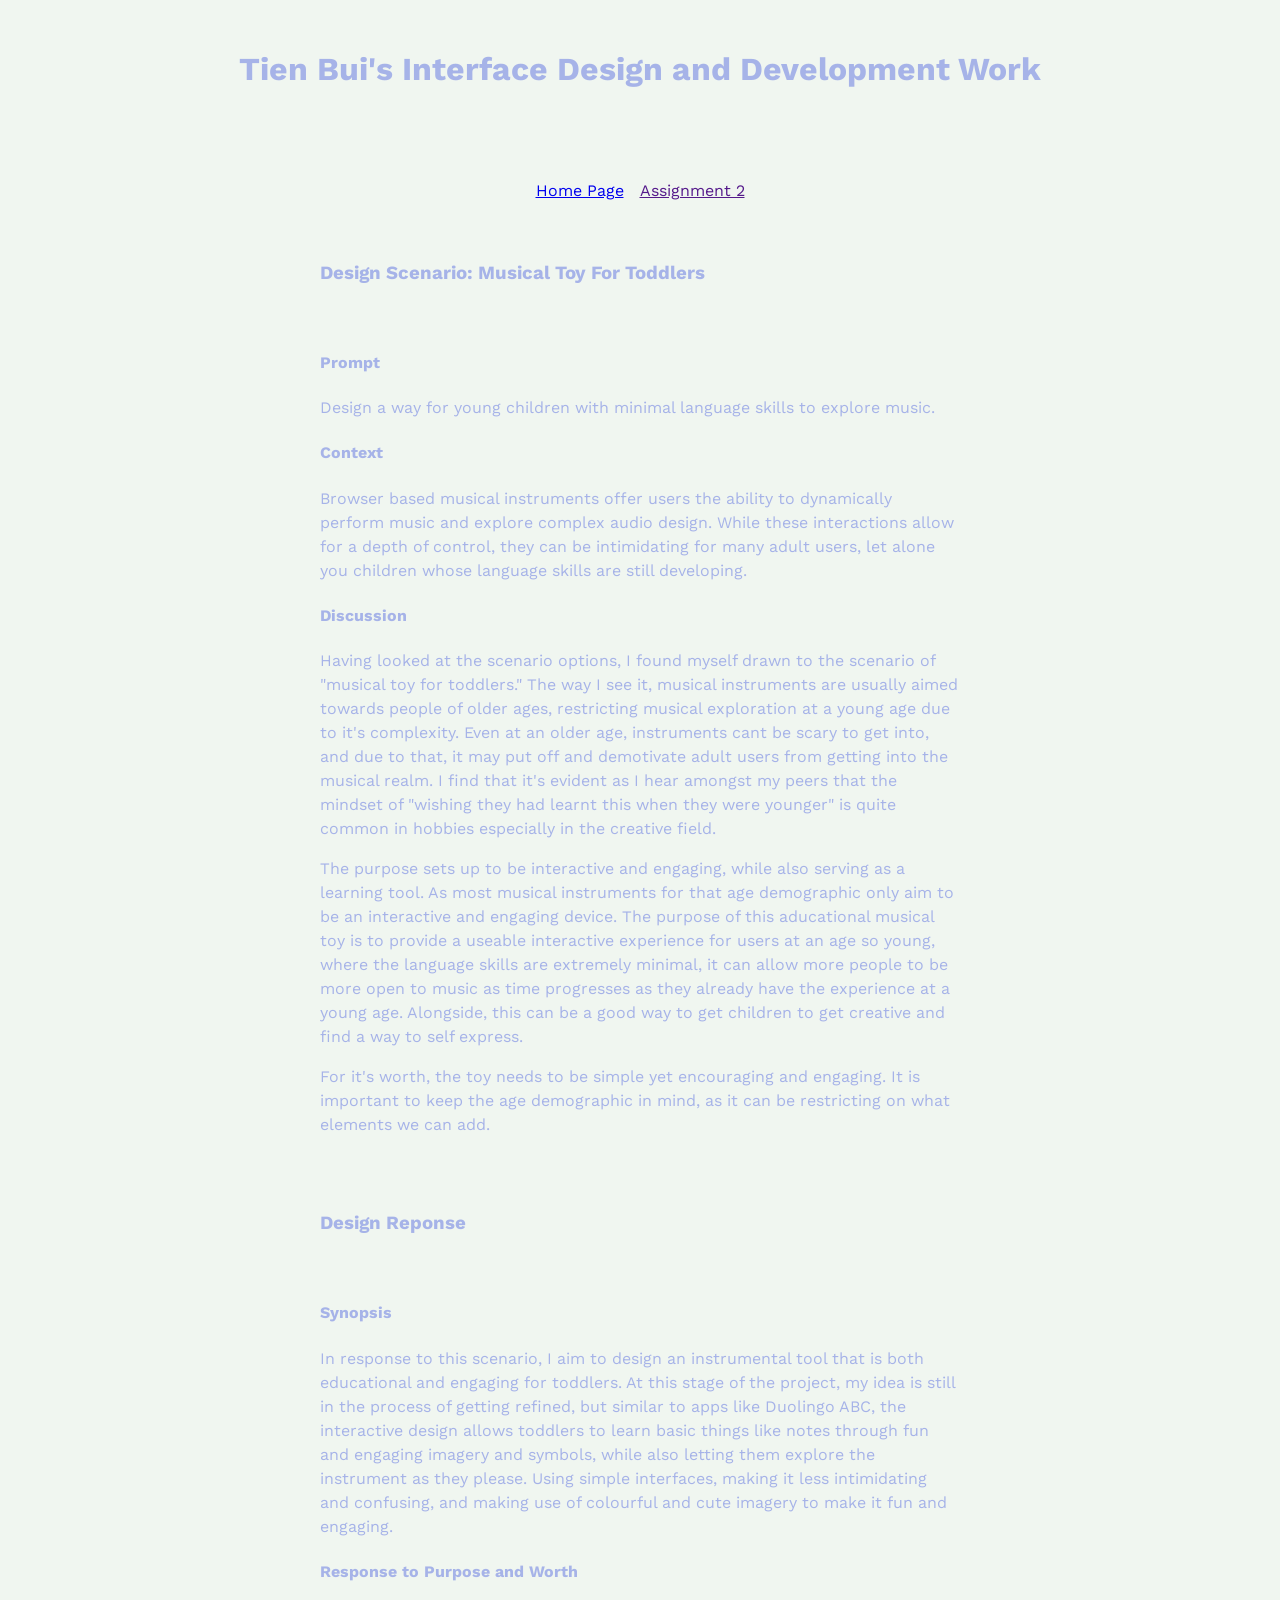
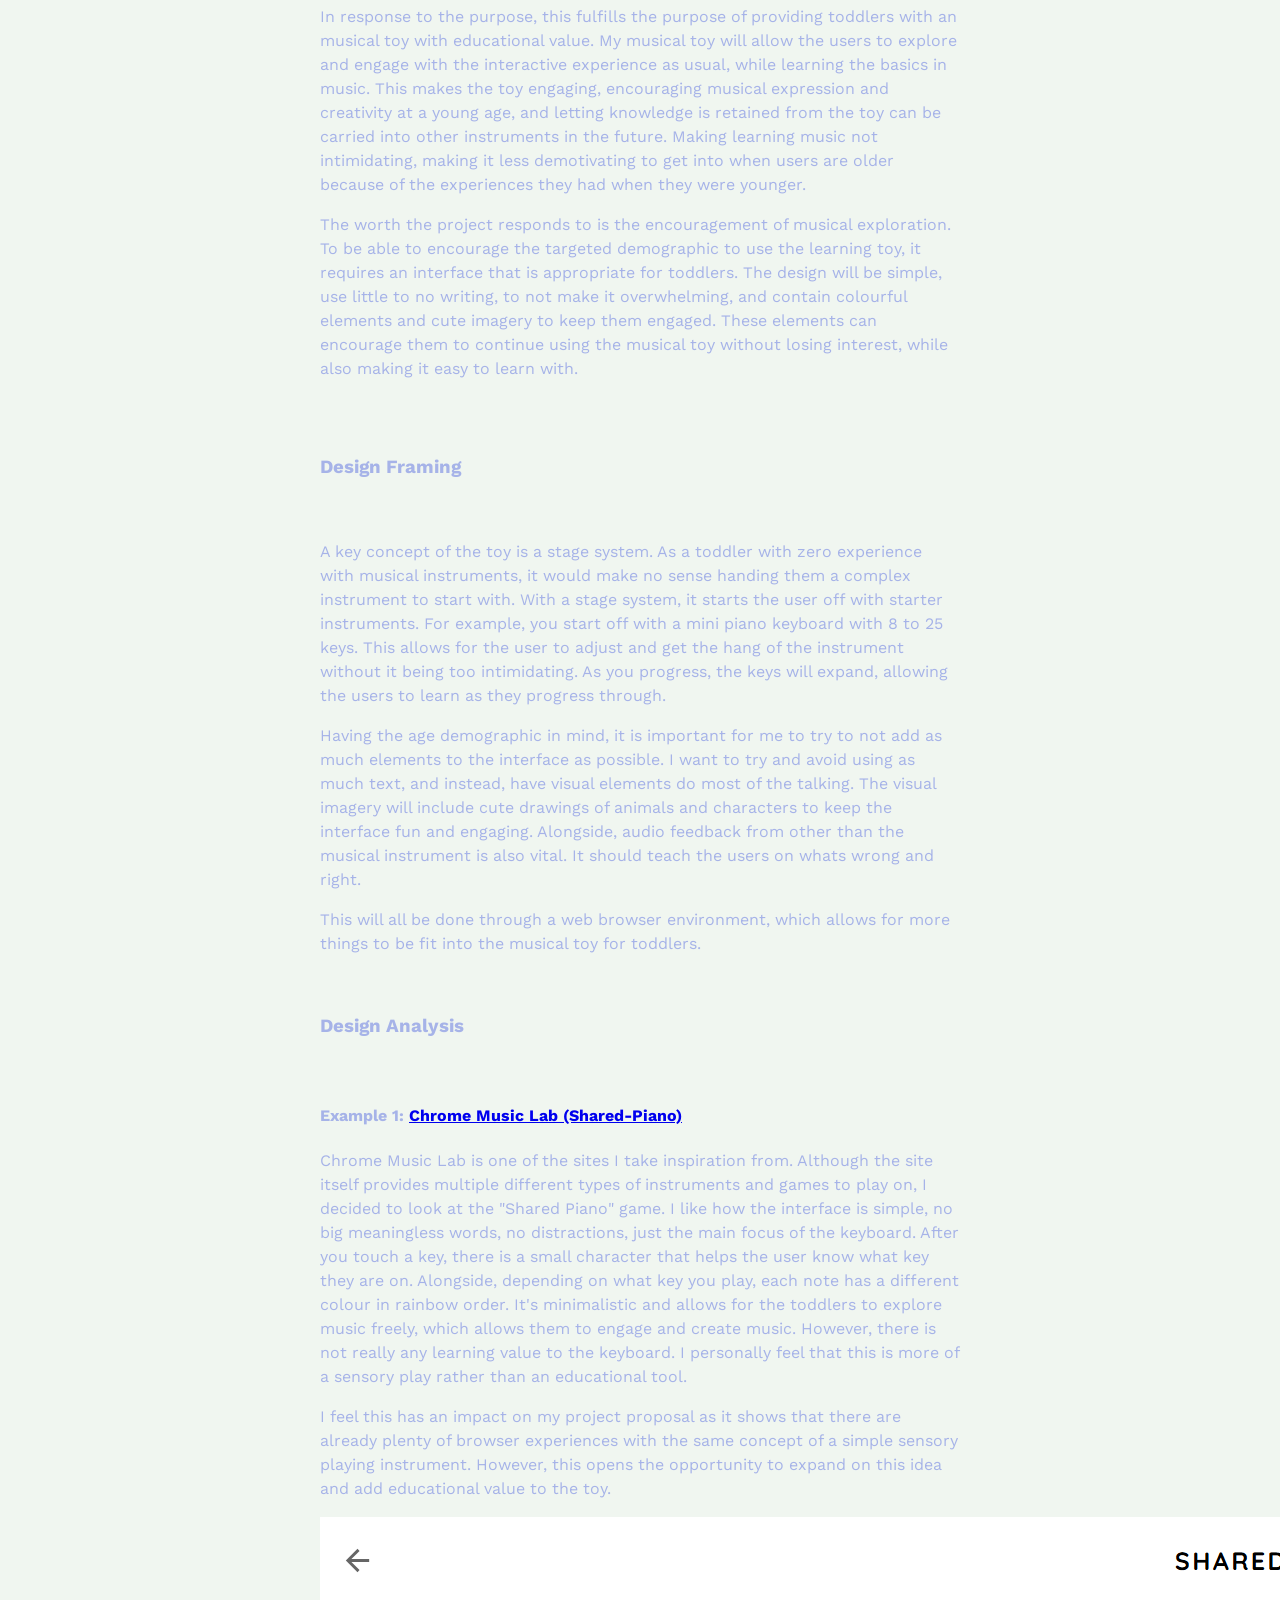
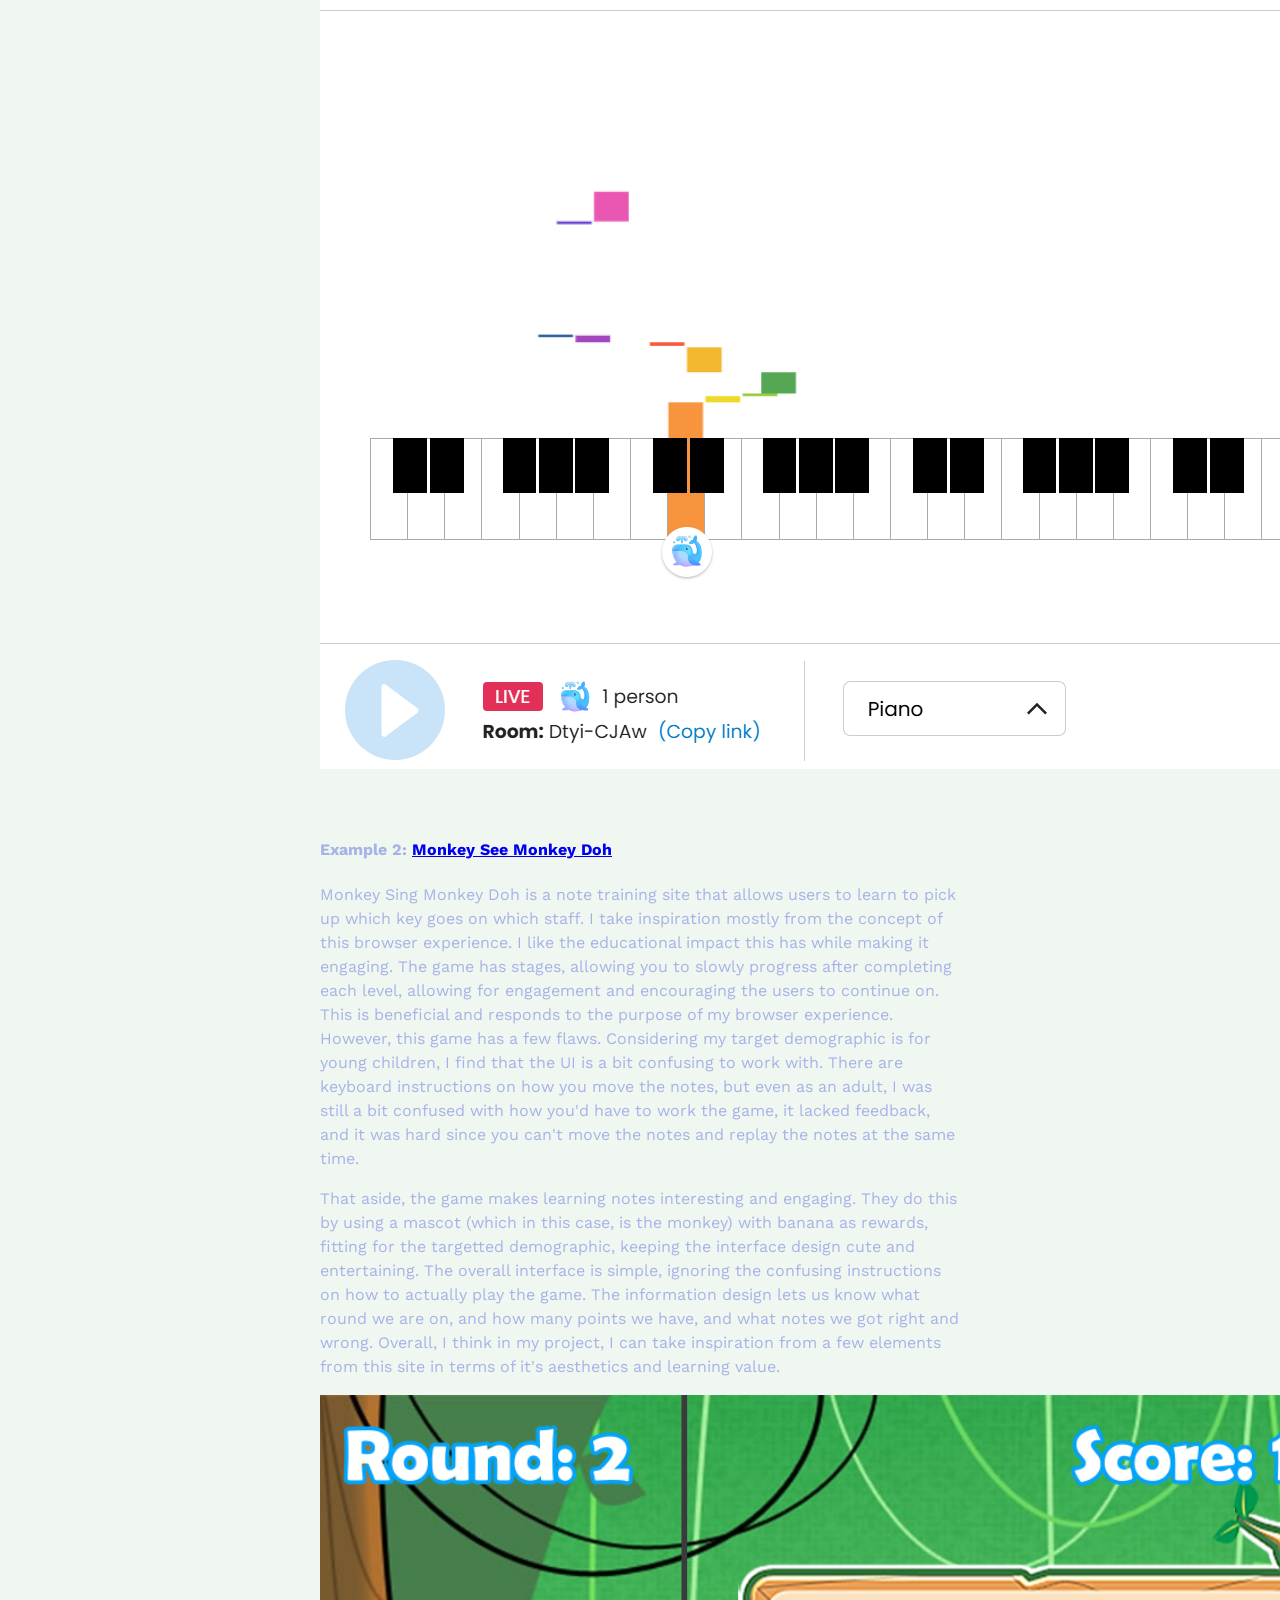
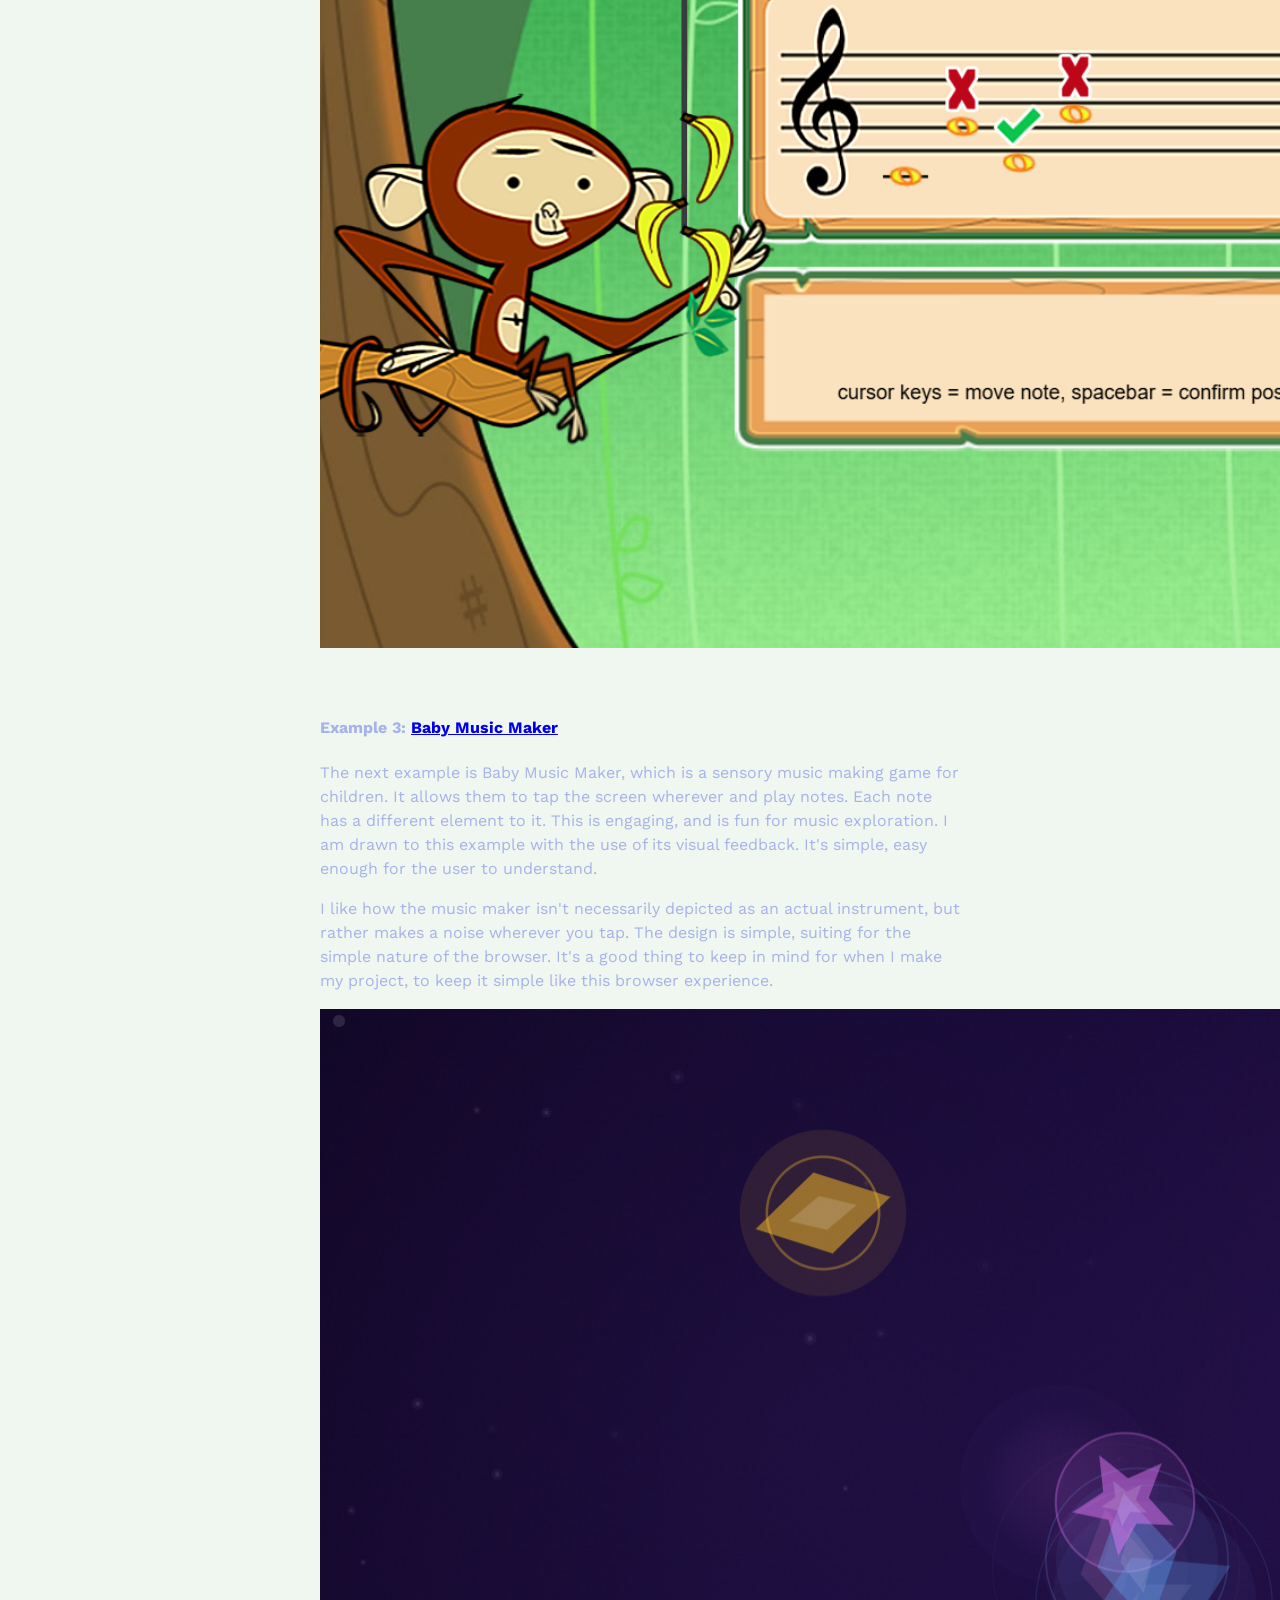
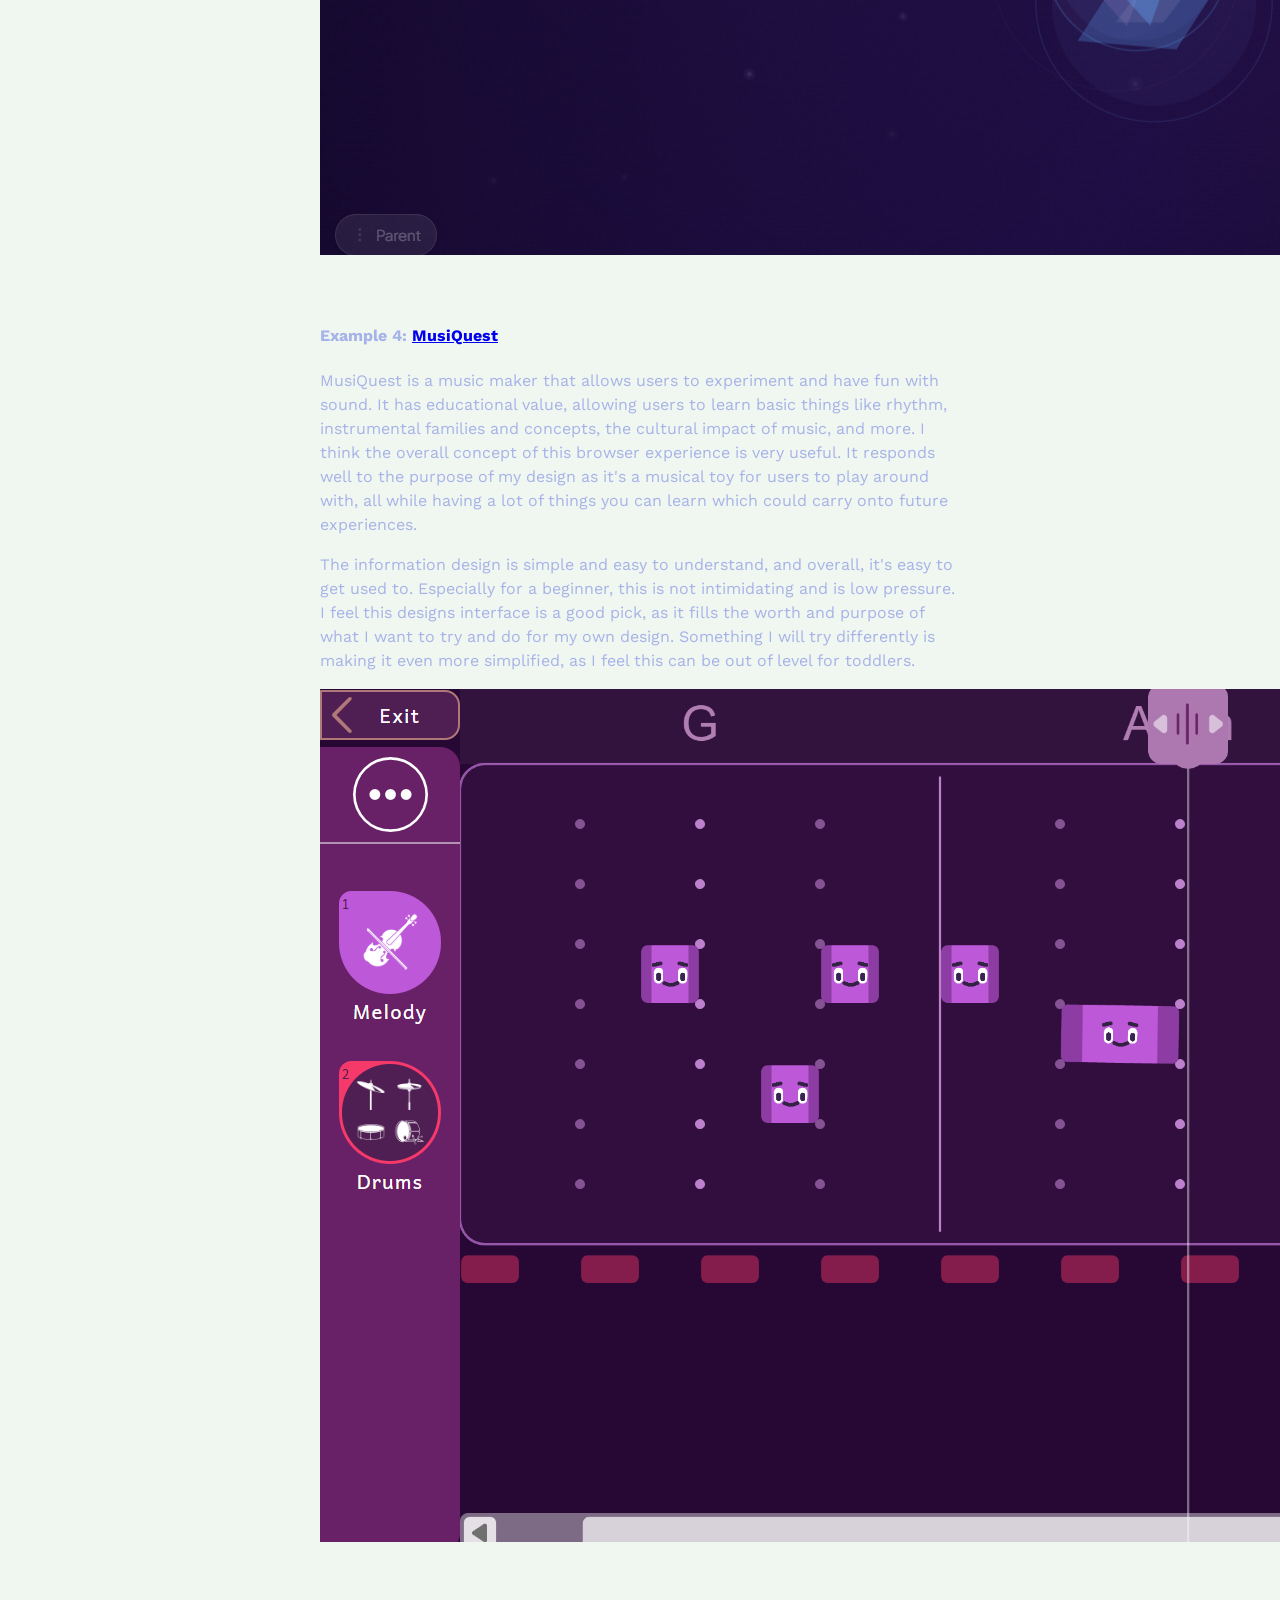
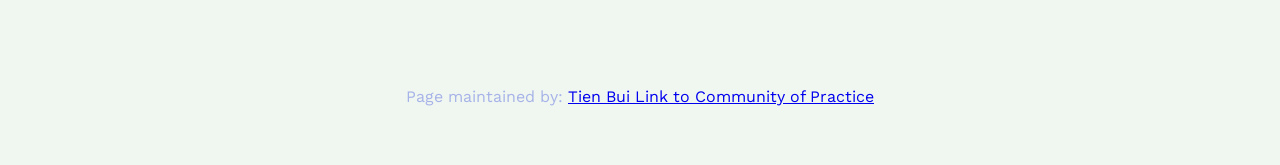
==== commit 4971e026: "update" ====
--- a/assignment 1.html
+++ b/assignment 1.html
@@ -36,7 +36,9 @@
             <a href="./index.html">Home Page</a>
             <a href="">Assignment 2</a>
         </nav>
-
+  <aside>
+            <p> hello</p>
+         </aside>
         <main>
 
         <section id="scenario-section">
--- a/style.css
+++ b/style.css
@@ -8,7 +8,7 @@
 :root{
     /* basic 2-bit palette from 1bit Monitor Glow Palette by Polyducks */
     /* https://lospec.com/palette-list/1bit-monitor-glow */
-    --colour-1: #222323;
+    --colour-1: #a6b3e8;
     --colour-2: #f0f6f0;
 }
 
@@ -18,7 +18,7 @@
 @media (prefers-color-scheme: dark) {
     :root{
         --colour-1: #f0f6f0;
-        --colour-2: #222323;
+        --colour-2: #a6b3e8;
     }
 }
 
@@ -41,18 +41,18 @@
 }
 
 .mainNavContainer {
-    flex: 1;
-    display: flex;
-    justify-content: center;
-    gap: 1rem;
+     display: flex;
+    flex-direction: column;
+    align-items: center;
+    width: 100%;
 }
 
 nav {
     display: flex;
-    flex-direction: column;
-    min-width: fit-content;
-    flex: 1;
-    align-items: flex-end;
+    flex-direction: row;
+    justify-content: center;
+    gap: 1rem;
+    width: 100%;
 }
 
 main {
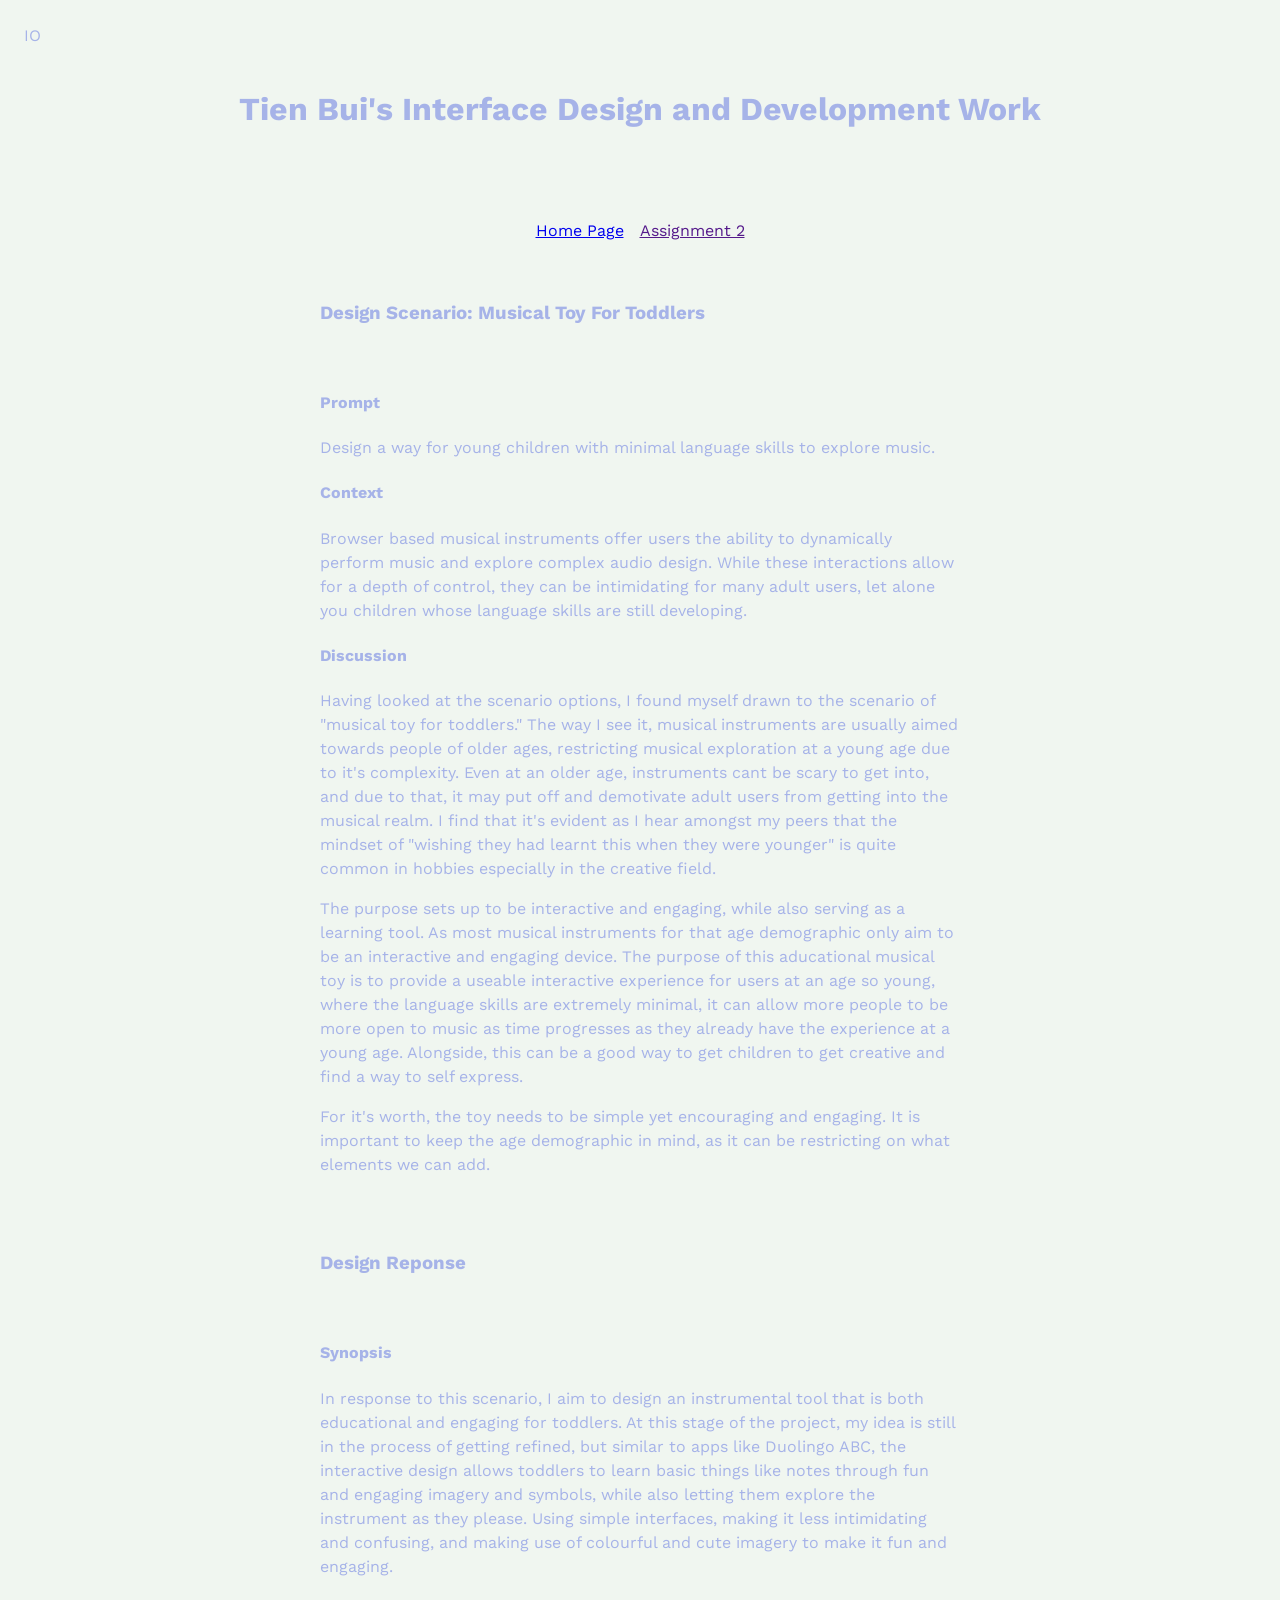
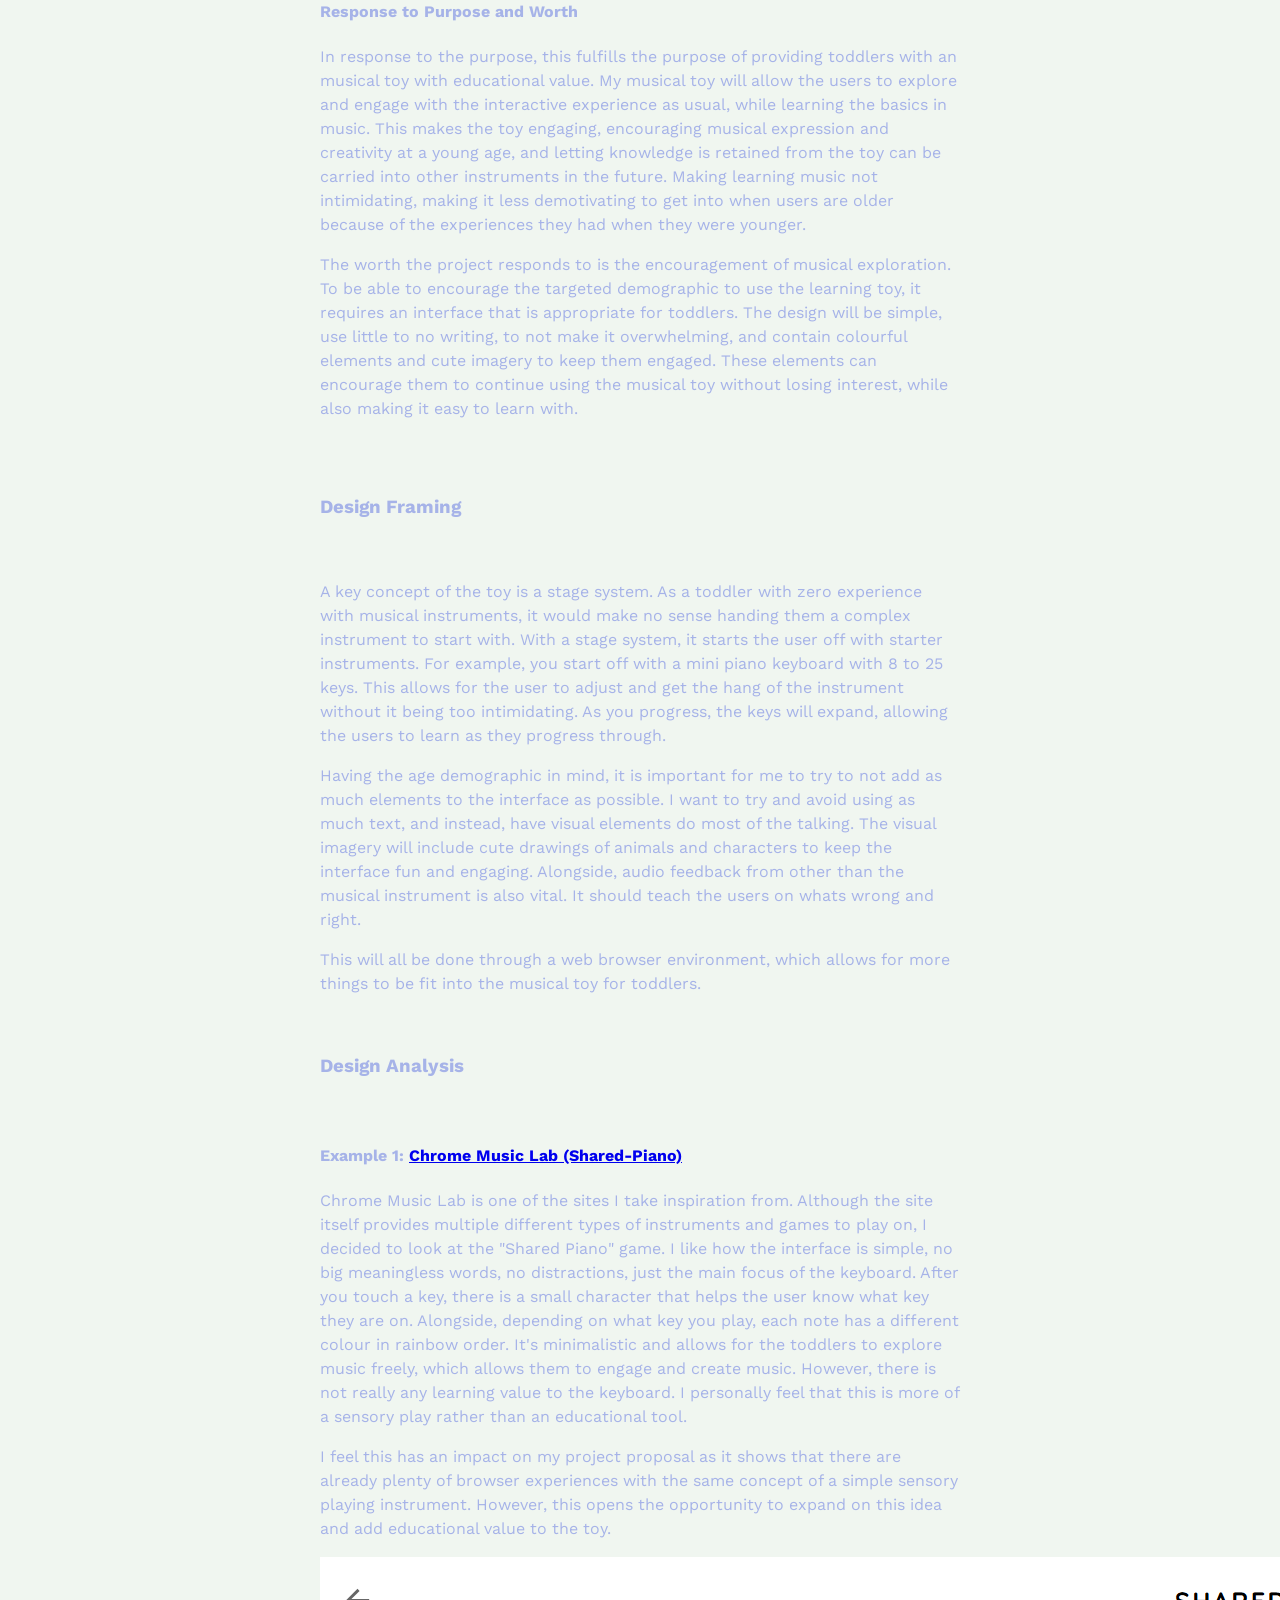
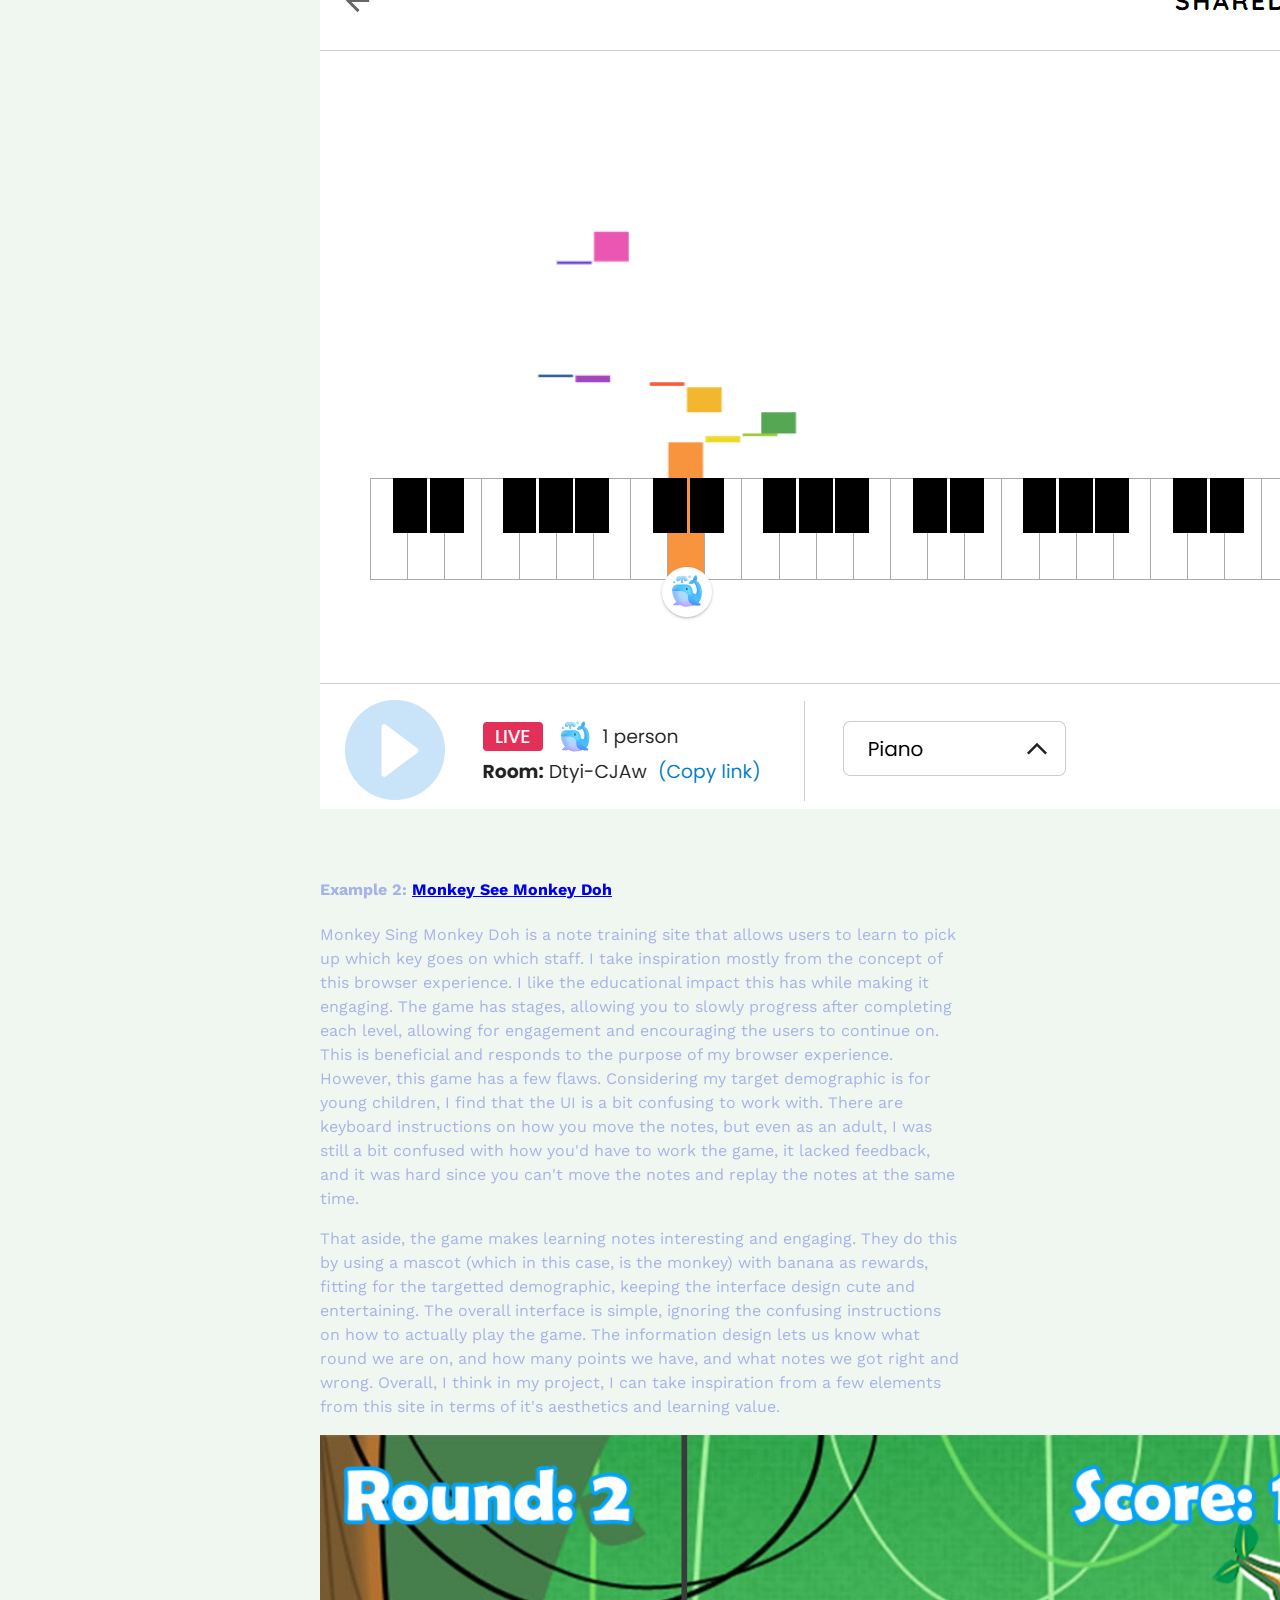
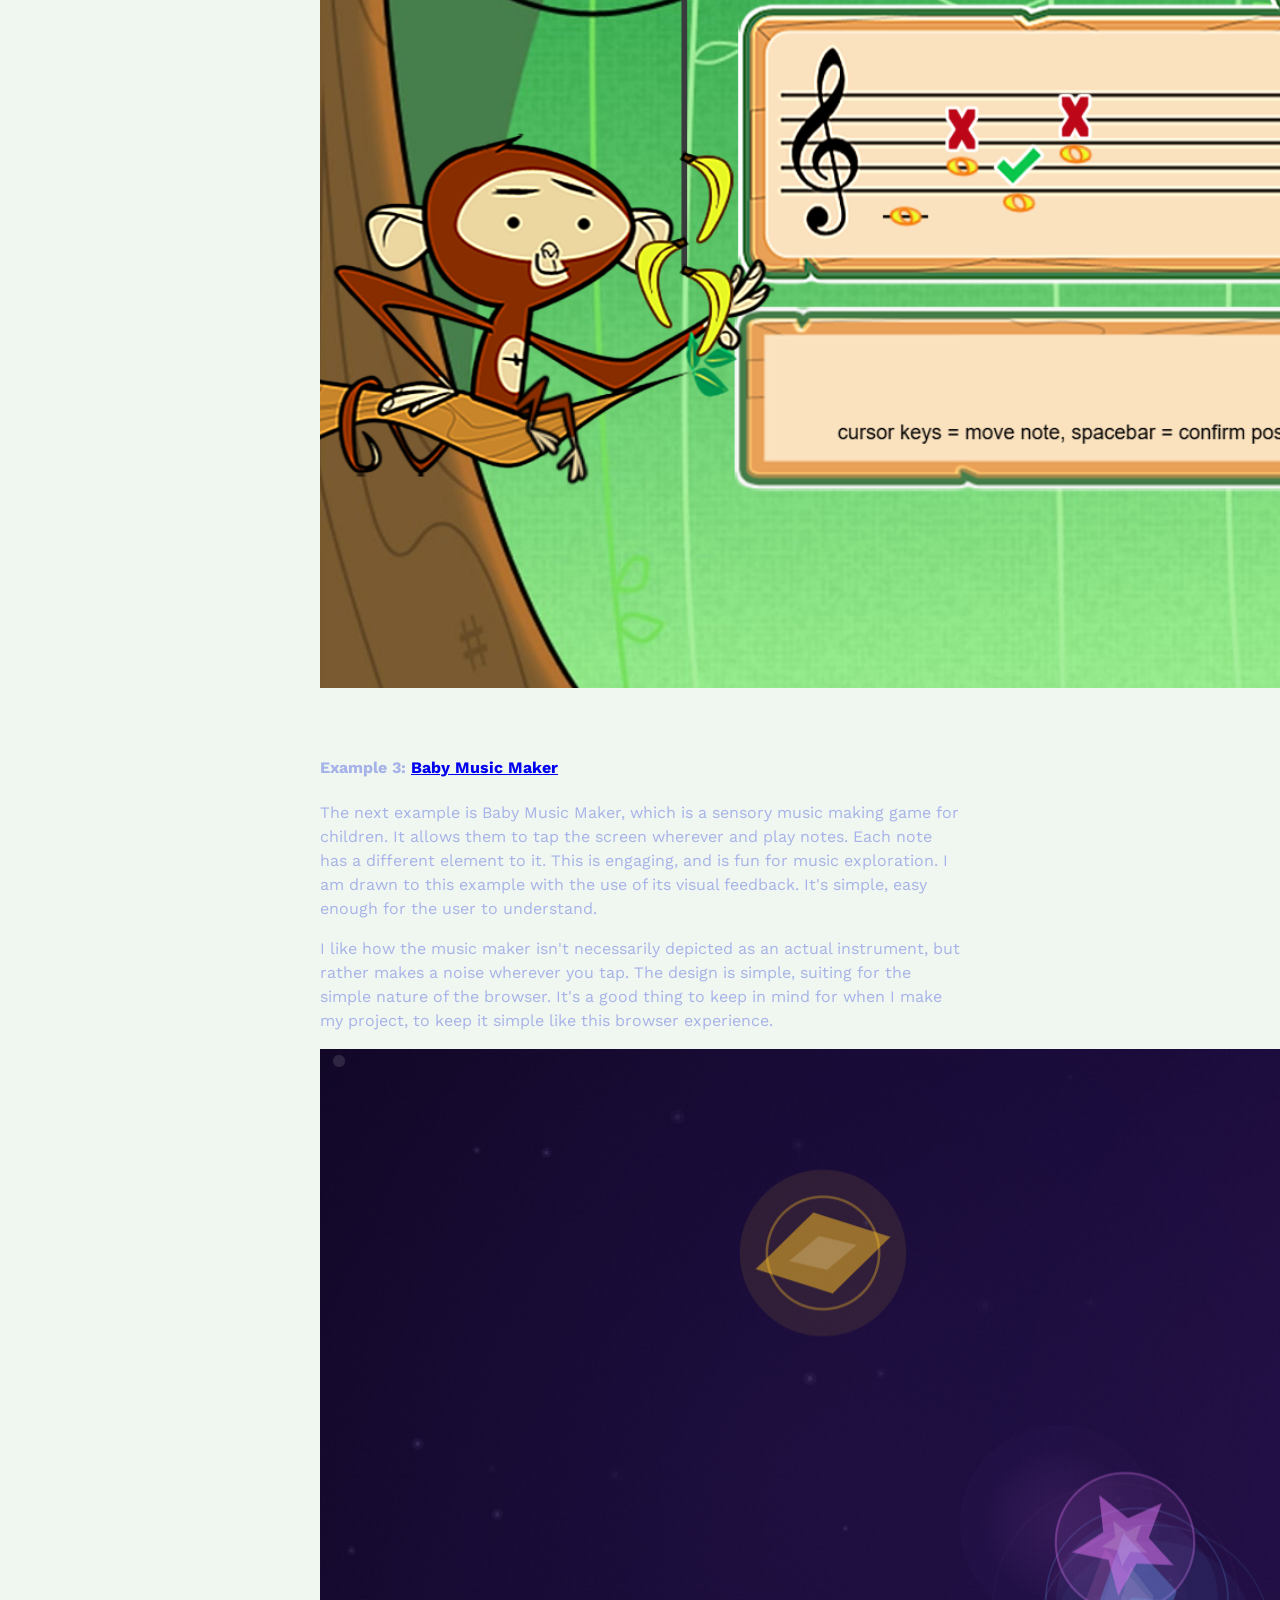
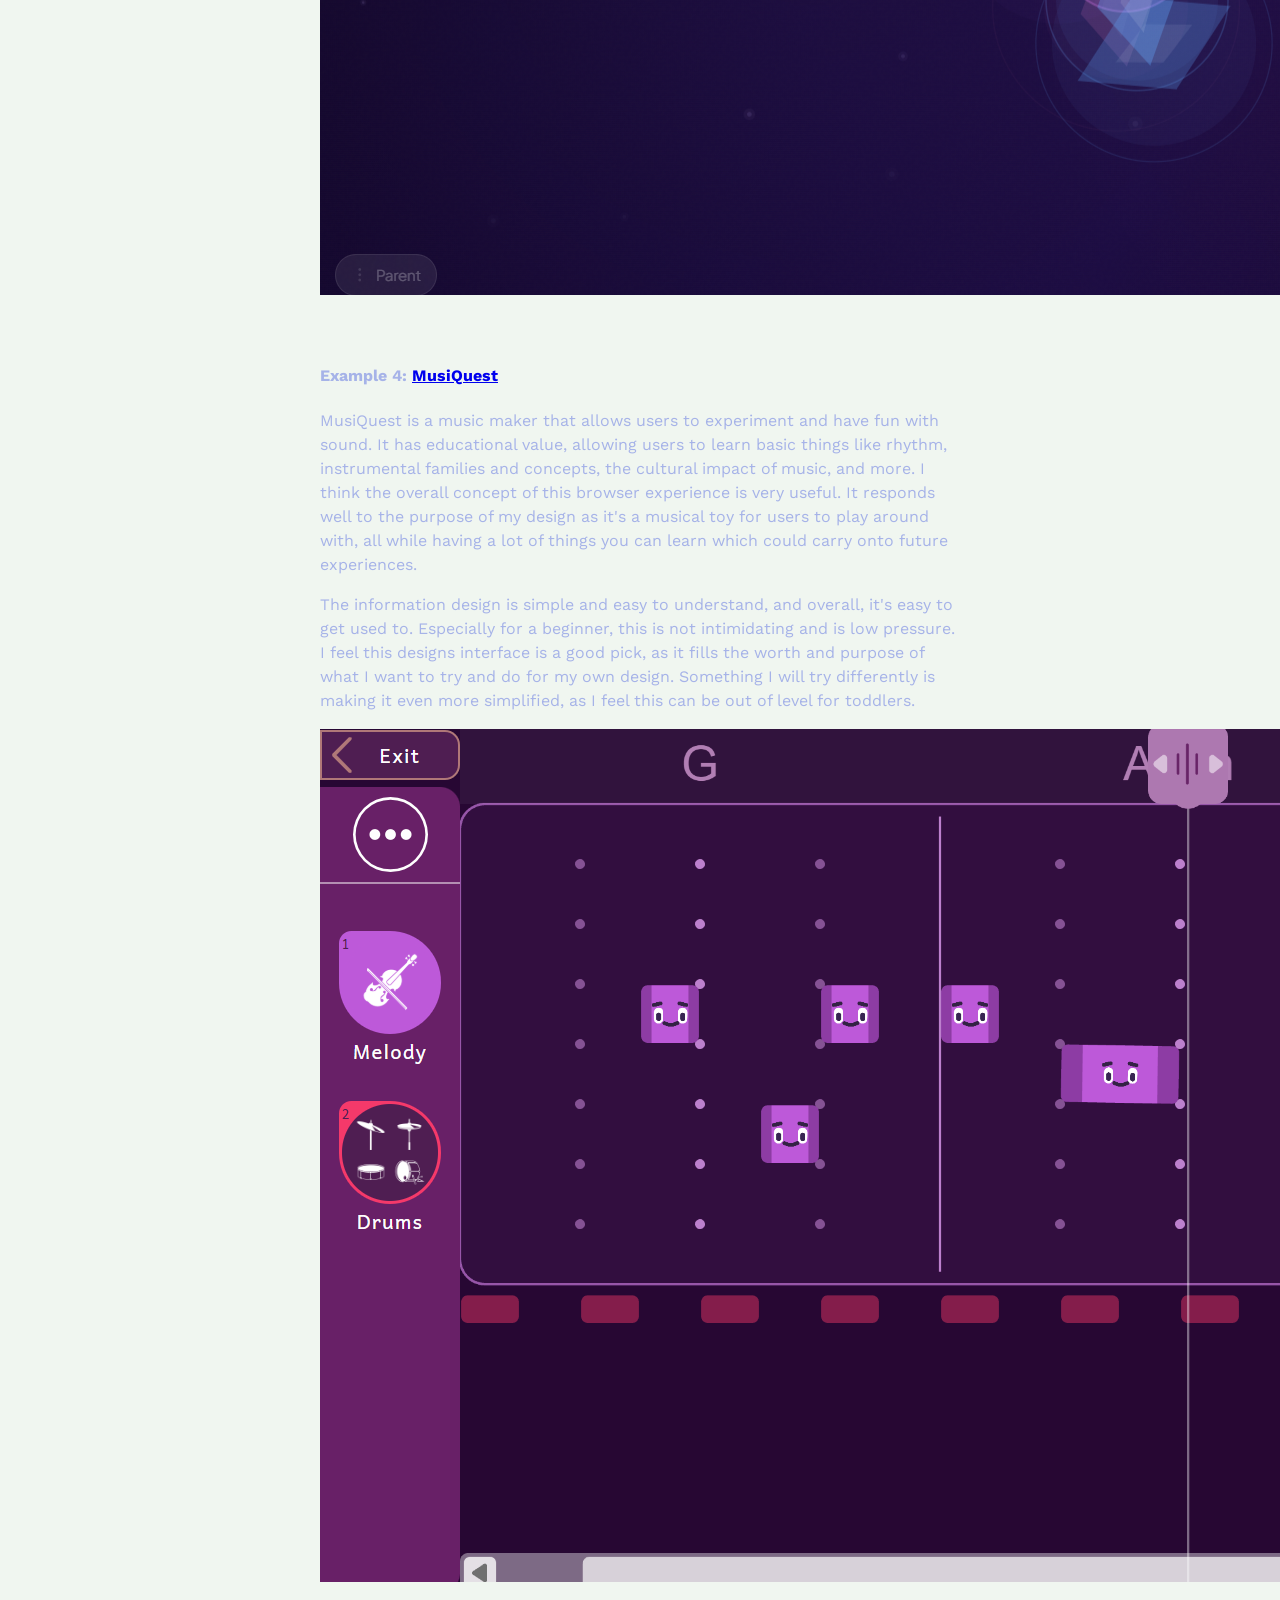
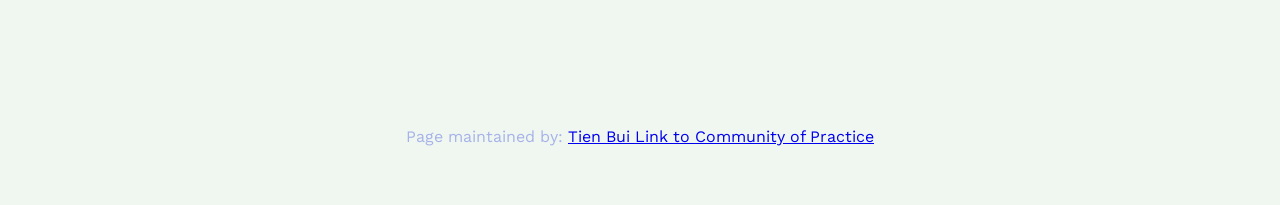
==== commit 9fbfdafd: "Assignment 2 Added base code" ====
--- a/assignment 1.html
+++ b/assignment 1.html
@@ -10,7 +10,7 @@
 <!-- !!!!! -->
 <!--    change this to refer to your specific page  -->
 
-    <title>Assignment 1!</title>
+    <title>Assignment 1!</title>IO 
 
 <!-- !!!!! -->
 <!--  change this to your preferred icon  -->
@@ -265,8 +265,7 @@
                   <aside>
             <p> hello</p>
          </aside>
-
-
+         
         </section>
     </main>
     </div>
--- a/style.css
+++ b/style.css
@@ -41,7 +41,7 @@
 }
 
 .mainNavContainer {
-     display: flex;
+    display: flex;
     flex-direction: column;
     align-items: center;
     width: 100%;
